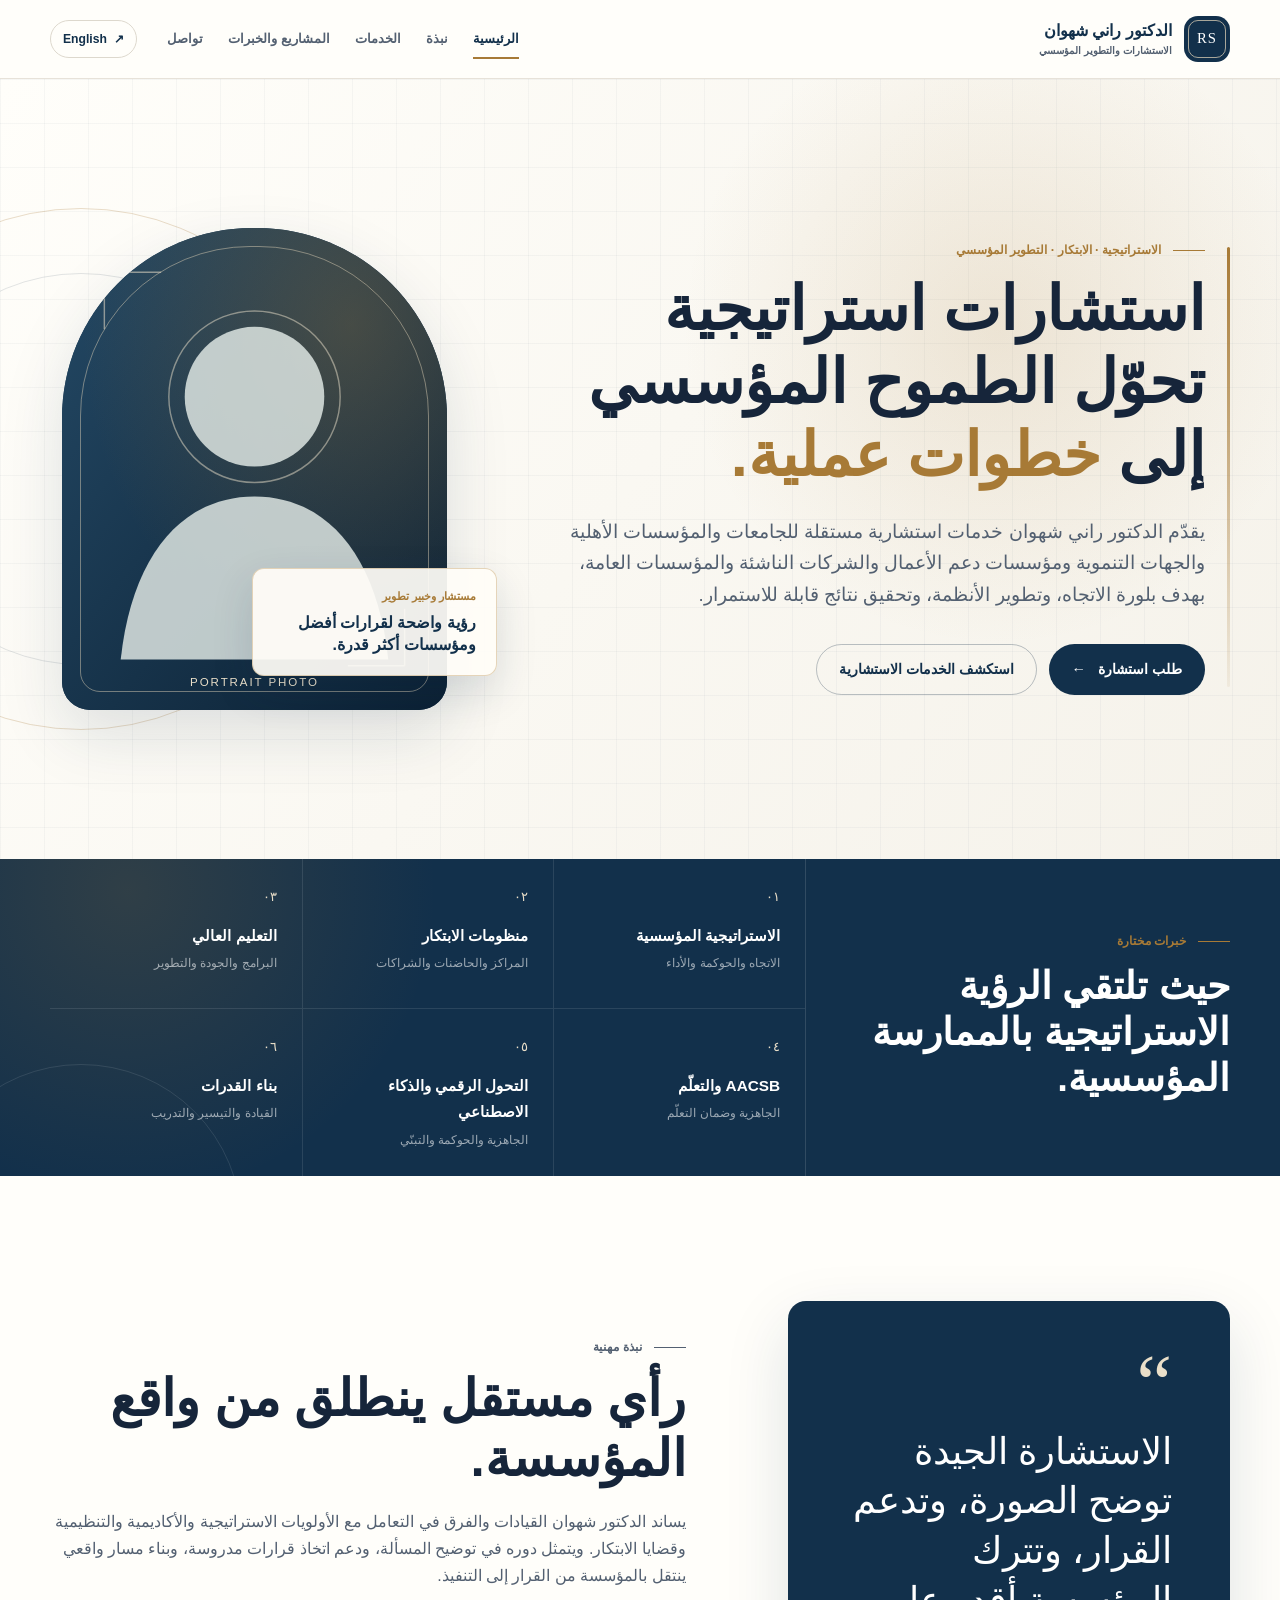
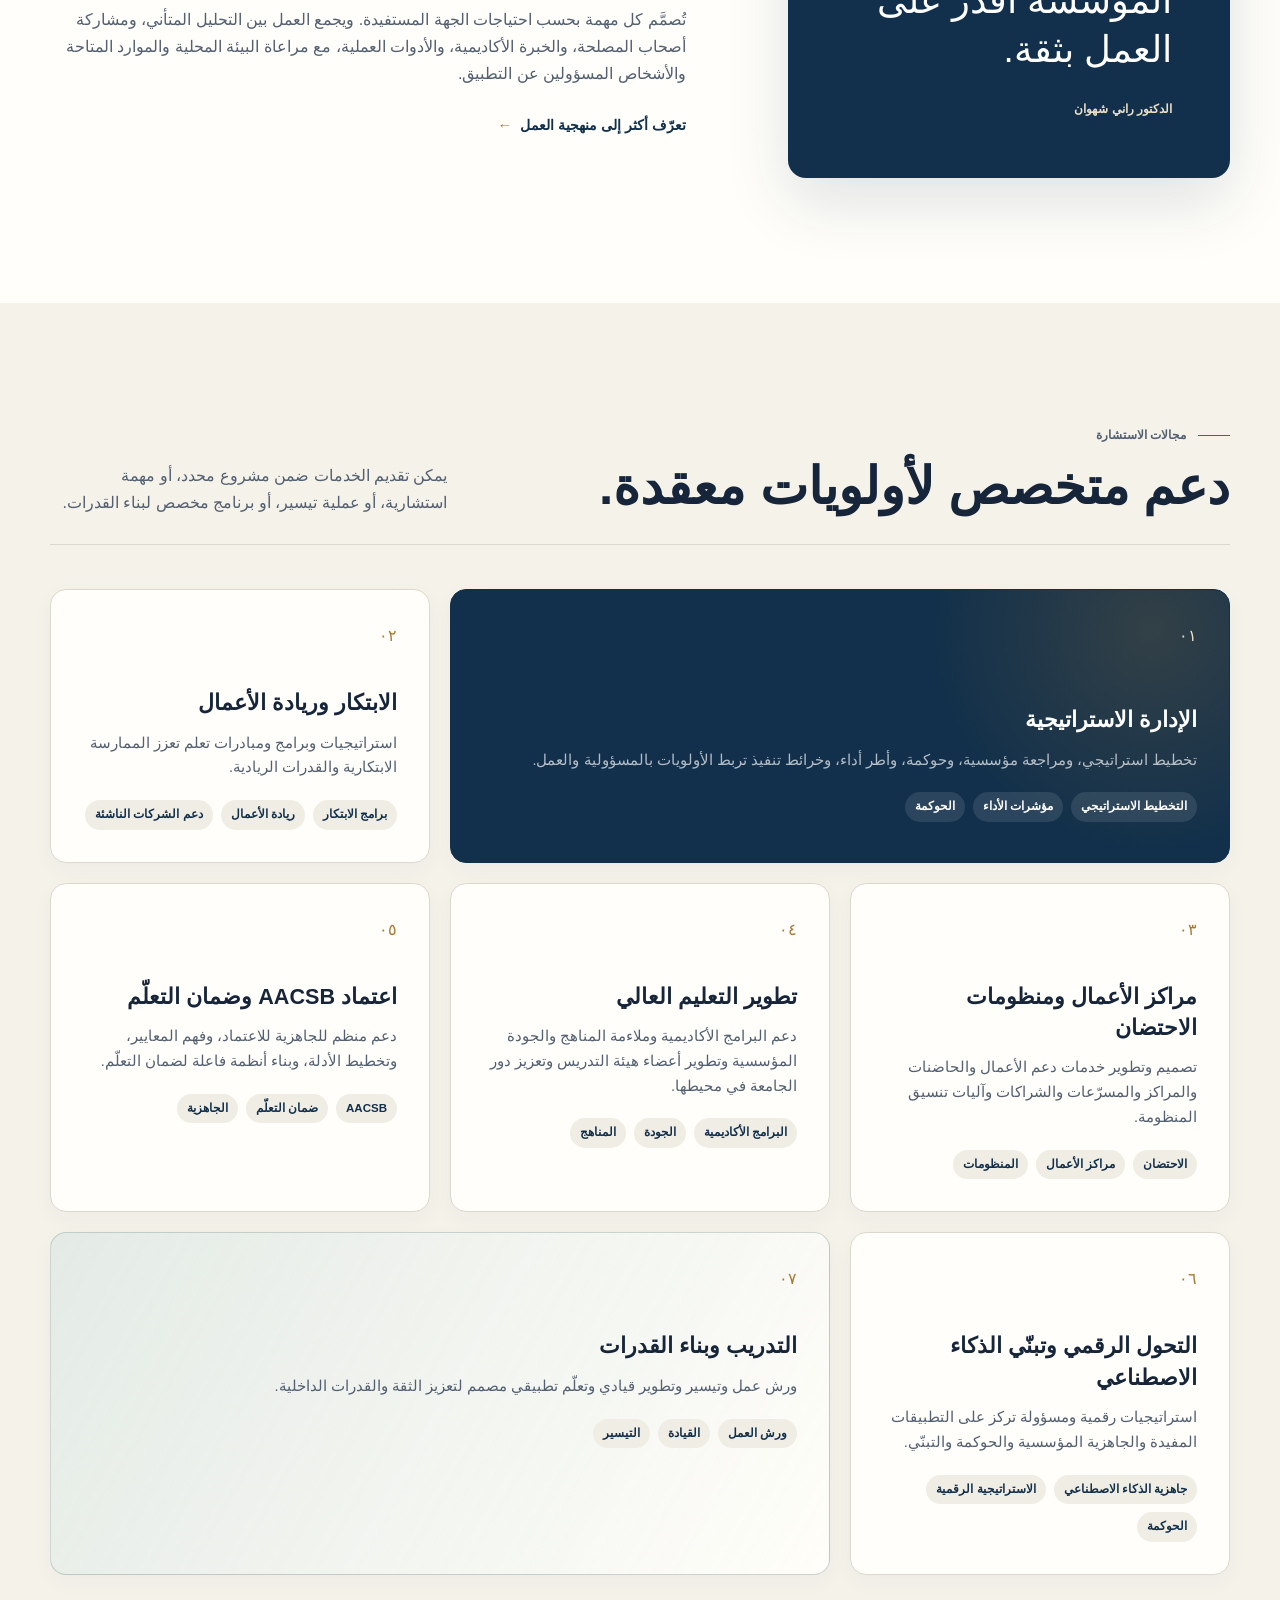
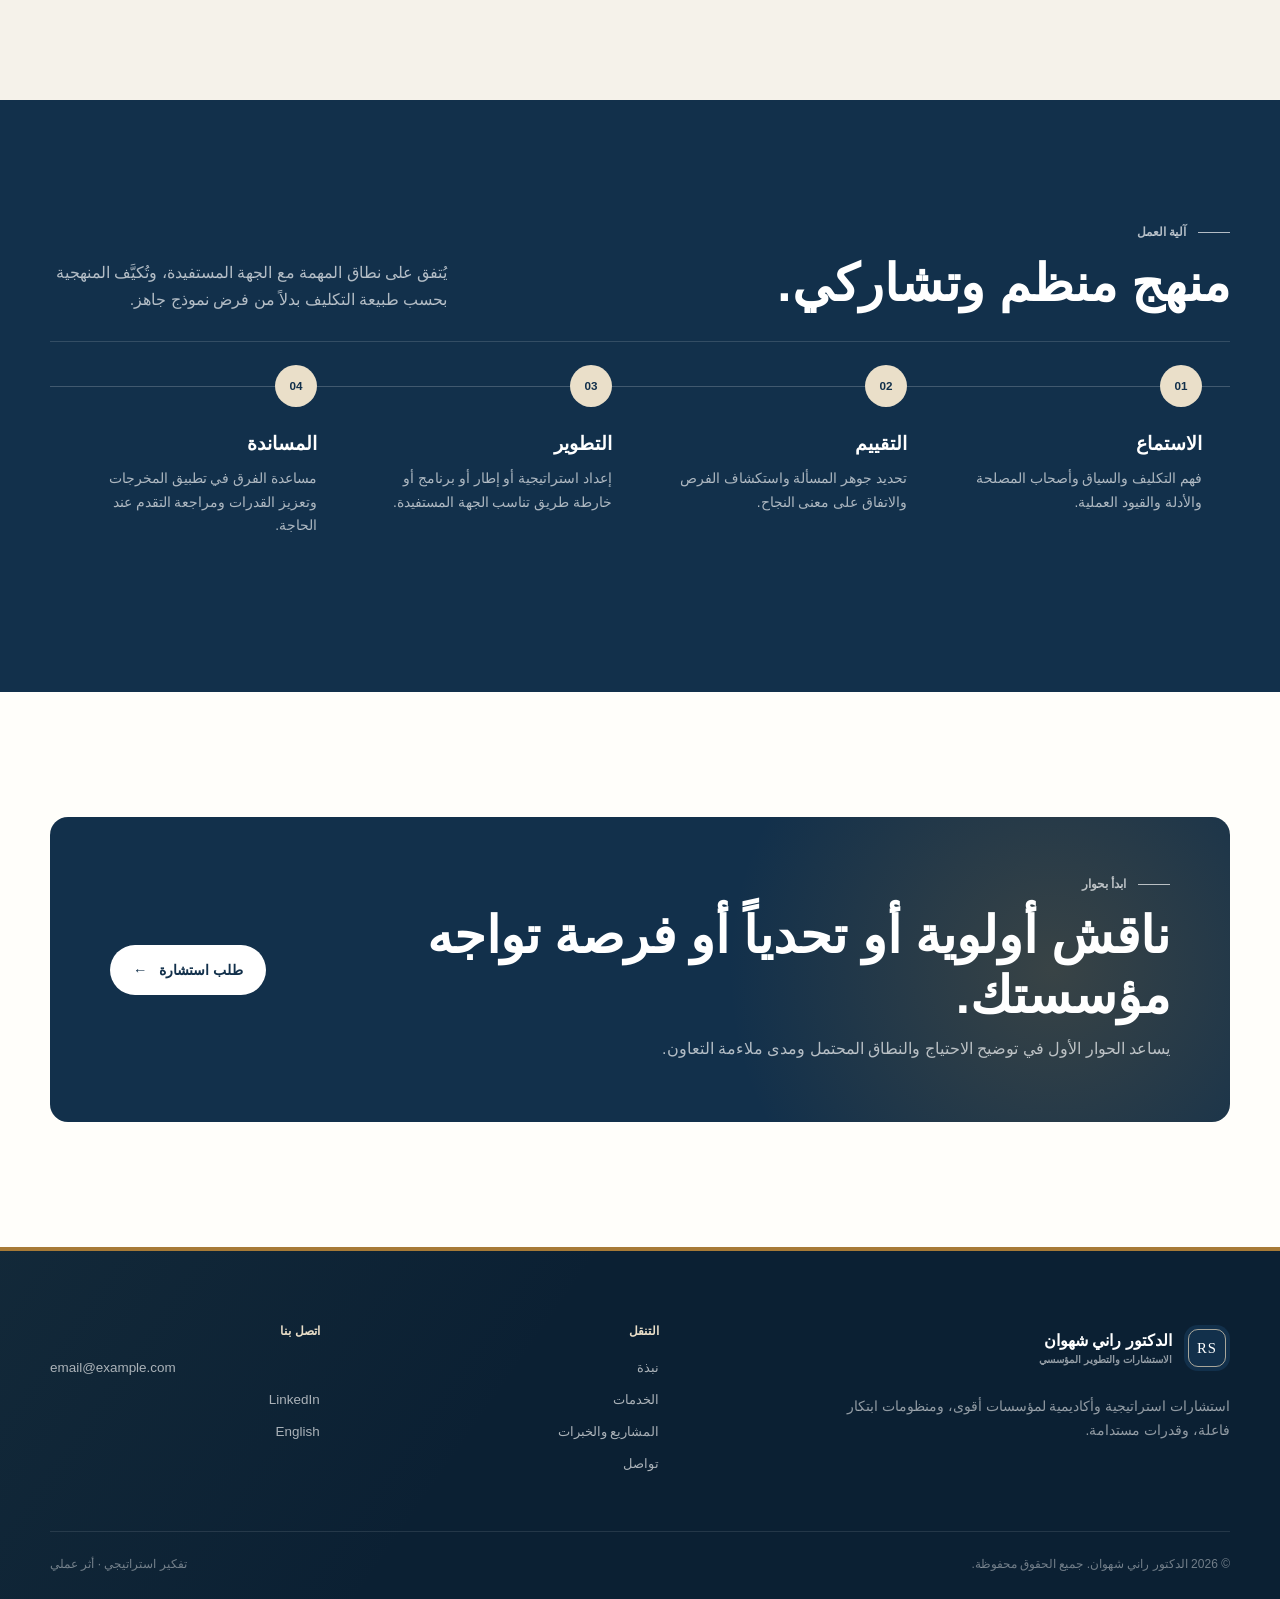
==== ar/index.html @ 5ac7b960 "Add files via upload" ====
<!doctype html>
<html lang="ar" dir="rtl">
<head>
  <meta charset="utf-8">
  <meta name="viewport" content="width=device-width, initial-scale=1">
  <meta name="description" content="استشارات مستقلة للجامعات والمؤسسات الأهلية والجهات التنموية ومؤسسات دعم الأعمال والشركات الناشئة والمؤسسات العامة.">
  <title>الدكتور راني شهوان | الاستشارات الاستراتيجية والأكاديمية</title>
  <link rel="stylesheet" href="../assets/css/styles.css">
</head>
<body>
  <a class="skip-link" href="#main">الانتقال إلى المحتوى</a>
  <header class="site-header">
    <div class="container header-inner">
      <a class="brand" href="index.html" aria-label="الدكتور راني شهوان — الرئيسية">
        <span class="brand-mark" aria-hidden="true"><span>RS</span></span>
        <span class="brand-copy"><strong>الدكتور راني شهوان</strong><small>الاستشارات والتطوير المؤسسي</small></span>
      </a>
      <div class="nav-wrap" id="site-menu">
        <nav class="site-nav" aria-label="التنقل الرئيسي">
          <a href="index.html" aria-current="page">الرئيسية</a>
          <a href="about.html">نبذة</a>
          <a href="services.html">الخدمات</a>
          <a href="projects.html">المشاريع والخبرات</a>
          <a href="contact.html">تواصل</a>
        </nav>
        <div class="header-actions"><a class="language-switch" href="../en/index.html" lang="en" dir="ltr" aria-label="View this page in English">English <span aria-hidden="true">↗</span></a></div>
      </div>
      <button class="menu-toggle" type="button" aria-label="فتح قائمة التنقل" aria-controls="site-menu" aria-expanded="false"><span></span><span></span><span></span></button>
    </div>
  </header>

  <main id="main">
    <section class="hero">
      <div class="container hero-grid">
        <div class="hero-copy reveal">
          <p class="eyebrow">الاستراتيجية · الابتكار · التطوير المؤسسي</p>
          <h1>استشارات استراتيجية تحوّل الطموح المؤسسي إلى <em>خطوات عملية.</em></h1>
          <p class="lead">يقدّم الدكتور راني شهوان خدمات استشارية مستقلة للجامعات والمؤسسات الأهلية والجهات التنموية ومؤسسات دعم الأعمال والشركات الناشئة والمؤسسات العامة، بهدف بلورة الاتجاه، وتطوير الأنظمة، وتحقيق نتائج قابلة للاستمرار.</p>
          <div class="hero-actions">
            <a class="button button-primary" href="contact.html">طلب استشارة <span aria-hidden="true">←</span></a>
            <a class="button button-outline" href="services.html">استكشف الخدمات الاستشارية</a>
          </div>
        </div>
        <div class="hero-portrait reveal" aria-label="الحروف الأولى من اسم الدكتور راني شهوان">
          <div class="monogram-stage">
            <img src="../assets/images/portrait-placeholder.svg" alt="مكان مخصص لصورة الدكتور راني شهوان">
          </div>
          <div class="credential-card"><span>مستشار وخبير تطوير</span><strong>رؤية واضحة لقرارات أفضل ومؤسسات أكثر قدرة.</strong></div>
        </div>
      </div>
    </section>

    <section class="expertise-strip" aria-labelledby="expertise-title">
      <div class="container expertise-layout">
        <div class="expertise-heading reveal">
          <p class="eyebrow">خبرات مختارة</p>
          <h2 id="expertise-title">حيث تلتقي الرؤية الاستراتيجية بالممارسة المؤسسية.</h2>
        </div>
        <div class="expertise-grid">
          <div class="expertise-item reveal"><span>٠١</span><strong>الاستراتيجية المؤسسية</strong><small>الاتجاه والحوكمة والأداء</small></div>
          <div class="expertise-item reveal"><span>٠٢</span><strong>منظومات الابتكار</strong><small>المراكز والحاضنات والشراكات</small></div>
          <div class="expertise-item reveal"><span>٠٣</span><strong>التعليم العالي</strong><small>البرامج والجودة والتطوير</small></div>
          <div class="expertise-item reveal"><span>٠٤</span><strong>AACSB والتعلّم</strong><small>الجاهزية وضمان التعلّم</small></div>
          <div class="expertise-item reveal"><span>٠٥</span><strong>التحول الرقمي والذكاء الاصطناعي</strong><small>الجاهزية والحوكمة والتبنّي</small></div>
          <div class="expertise-item reveal"><span>٠٦</span><strong>بناء القدرات</strong><small>القيادة والتيسير والتدريب</small></div>
        </div>
      </div>
    </section>

    <section class="section">
      <div class="container intro-grid">
        <div class="quote-panel reveal">
          <blockquote>الاستشارة الجيدة توضح الصورة، وتدعم القرار، وتترك المؤسسة أقدر على العمل بثقة.</blockquote>
          <cite>الدكتور راني شهوان</cite>
        </div>
        <div class="content-copy reveal">
          <p class="eyebrow">نبذة مهنية</p>
          <h2>رأي مستقل ينطلق من واقع المؤسسة.</h2>
          <p>يساند الدكتور شهوان القيادات والفرق في التعامل مع الأولويات الاستراتيجية والأكاديمية والتنظيمية وقضايا الابتكار. ويتمثل دوره في توضيح المسألة، ودعم اتخاذ قرارات مدروسة، وبناء مسار واقعي ينتقل بالمؤسسة من القرار إلى التنفيذ.</p>
          <p>تُصمَّم كل مهمة بحسب احتياجات الجهة المستفيدة. ويجمع العمل بين التحليل المتأني، ومشاركة أصحاب المصلحة، والخبرة الأكاديمية، والأدوات العملية، مع مراعاة البيئة المحلية والموارد المتاحة والأشخاص المسؤولين عن التطبيق.</p>
          <a class="text-link" href="about.html">تعرّف أكثر إلى منهجية العمل <span aria-hidden="true">←</span></a>
        </div>
      </div>
    </section>

    <section class="section section-ivory">
      <div class="container">
        <div class="section-heading reveal">
          <div><p class="eyebrow">مجالات الاستشارة</p><h2>دعم متخصص لأولويات معقدة.</h2></div>
          <p>يمكن تقديم الخدمات ضمن مشروع محدد، أو مهمة استشارية، أو عملية تيسير، أو برنامج مخصص لبناء القدرات.</p>
        </div>
        <div class="cards">
          <article class="service-card service-card-wide reveal">
            <span class="card-number">٠١</span><h3>الإدارة الاستراتيجية</h3>
            <p>تخطيط استراتيجي، ومراجعة مؤسسية، وحوكمة، وأطر أداء، وخرائط تنفيذ تربط الأولويات بالمسؤولية والعمل.</p>
            <ul class="topic-list"><li>التخطيط الاستراتيجي</li><li>مؤشرات الأداء</li><li>الحوكمة</li></ul>
          </article>
          <article class="service-card reveal">
            <span class="card-number">٠٢</span><h3>الابتكار وريادة الأعمال</h3>
            <p>استراتيجيات وبرامج ومبادرات تعلم تعزز الممارسة الابتكارية والقدرات الريادية.</p>
            <ul class="topic-list"><li>برامج الابتكار</li><li>ريادة الأعمال</li><li>دعم الشركات الناشئة</li></ul>
          </article>
          <article class="service-card reveal">
            <span class="card-number">٠٣</span><h3>مراكز الأعمال ومنظومات الاحتضان</h3>
            <p>تصميم وتطوير خدمات دعم الأعمال والحاضنات والمراكز والمسرّعات والشراكات وآليات تنسيق المنظومة.</p>
            <ul class="topic-list"><li>الاحتضان</li><li>مراكز الأعمال</li><li>المنظومات</li></ul>
          </article>
          <article class="service-card reveal">
            <span class="card-number">٠٤</span><h3>تطوير التعليم العالي</h3>
            <p>دعم البرامج الأكاديمية وملاءمة المناهج والجودة المؤسسية وتطوير أعضاء هيئة التدريس وتعزيز دور الجامعة في محيطها.</p>
            <ul class="topic-list"><li>البرامج الأكاديمية</li><li>الجودة</li><li>المناهج</li></ul>
          </article>
          <article class="service-card reveal">
            <span class="card-number">٠٥</span><h3>اعتماد AACSB وضمان التعلّم</h3>
            <p>دعم منظم للجاهزية للاعتماد، وفهم المعايير، وتخطيط الأدلة، وبناء أنظمة فاعلة لضمان التعلّم.</p>
            <ul class="topic-list"><li>AACSB</li><li>ضمان التعلّم</li><li>الجاهزية</li></ul>
          </article>
          <article class="service-card reveal">
            <span class="card-number">٠٦</span><h3>التحول الرقمي وتبنّي الذكاء الاصطناعي</h3>
            <p>استراتيجيات رقمية ومسؤولة تركز على التطبيقات المفيدة والجاهزية المؤسسية والحوكمة والتبنّي.</p>
            <ul class="topic-list"><li>جاهزية الذكاء الاصطناعي</li><li>الاستراتيجية الرقمية</li><li>الحوكمة</li></ul>
          </article>
          <article class="service-card reveal">
            <span class="card-number">٠٧</span><h3>التدريب وبناء القدرات</h3>
            <p>ورش عمل وتيسير وتطوير قيادي وتعلّم تطبيقي مصمم لتعزيز الثقة والقدرات الداخلية.</p>
            <ul class="topic-list"><li>ورش العمل</li><li>القيادة</li><li>التيسير</li></ul>
          </article>
        </div>
      </div>
    </section>

    <section class="section section-navy">
      <div class="container">
        <div class="section-heading reveal">
          <div><p class="eyebrow">آلية العمل</p><h2>منهج منظم وتشاركي.</h2></div>
          <p>يُتفق على نطاق المهمة مع الجهة المستفيدة، وتُكيَّف المنهجية بحسب طبيعة التكليف بدلاً من فرض نموذج جاهز.</p>
        </div>
        <div class="process-grid">
          <div class="process-step reveal"><h3>الاستماع</h3><p>فهم التكليف والسياق وأصحاب المصلحة والأدلة والقيود العملية.</p></div>
          <div class="process-step reveal"><h3>التقييم</h3><p>تحديد جوهر المسألة واستكشاف الفرص والاتفاق على معنى النجاح.</p></div>
          <div class="process-step reveal"><h3>التطوير</h3><p>إعداد استراتيجية أو إطار أو برنامج أو خارطة طريق تناسب الجهة المستفيدة.</p></div>
          <div class="process-step reveal"><h3>المساندة</h3><p>مساعدة الفرق في تطبيق المخرجات وتعزيز القدرات ومراجعة التقدم عند الحاجة.</p></div>
        </div>
      </div>
    </section>

    <section class="section"><div class="container"><div class="cta-band reveal">
      <div><p class="eyebrow">ابدأ بحوار</p><h2>ناقش أولوية أو تحدياً أو فرصة تواجه مؤسستك.</h2><p>يساعد الحوار الأول في توضيح الاحتياج والنطاق المحتمل ومدى ملاءمة التعاون.</p></div>
      <a class="button button-light" href="contact.html">طلب استشارة <span aria-hidden="true">←</span></a>
    </div></div></section>
  </main>

  <footer class="site-footer"><div class="container">
    <div class="footer-grid">
      <div class="footer-brand"><a class="brand" href="index.html"><span class="brand-mark"><span>RS</span></span><span class="brand-copy"><strong>الدكتور راني شهوان</strong><small>الاستشارات والتطوير المؤسسي</small></span></a><p>استشارات استراتيجية وأكاديمية لمؤسسات أقوى، ومنظومات ابتكار فاعلة، وقدرات مستدامة.</p></div>
      <div class="footer-column"><h3>التنقل</h3><div class="footer-links"><a href="about.html">نبذة</a><a href="services.html">الخدمات</a><a href="projects.html">المشاريع والخبرات</a><a href="contact.html">تواصل</a></div></div>
      <div class="footer-column"><h3>اتصل بنا</h3><div class="footer-links"><a href="mailto:email@example.com" dir="ltr">email@example.com</a><a href="https://www.linkedin.com/" target="_blank" rel="noopener">LinkedIn</a><a href="../en/index.html" lang="en">English</a></div></div>
    </div>
    <div class="footer-bottom"><span>© <span data-year></span> الدكتور راني شهوان. جميع الحقوق محفوظة.</span><span>تفكير استراتيجي · أثر عملي</span></div>
  </div></footer>
  <script src="../assets/js/main.js"></script>
</body>
</html>
---- assets/css/styles.css ----
:root {
  --ink: #16253a;
  --ink-soft: #536071;
  --navy: #12304b;
  --navy-deep: #0b2033;
  --gold: #a77a36;
  --gold-soft: #eadfc9;
  --sage: #54756d;
  --sage-soft: #dfe8e4;
  --ivory: #f5f2ea;
  --paper: #fffefa;
  --white: #ffffff;
  --line: #ddd8cd;
  --success: #2d6a5a;
  --shadow: 0 24px 65px rgba(18, 48, 75, 0.13);
  --radius: 18px;
  --serif: Georgia, "Times New Roman", serif;
  --sans: Inter, "Segoe UI", Arial, sans-serif;
  --arabic: Tahoma, Arial, sans-serif;
  --container: 1180px;
}

* {
  box-sizing: border-box;
}

html {
  scroll-behavior: smooth;
}

body {
  margin: 0;
  color: var(--ink);
  background: var(--paper);
  font-family: var(--sans);
  font-size: 16px;
  line-height: 1.7;
  -webkit-font-smoothing: antialiased;
}

html[dir="rtl"] body {
  font-family: var(--arabic);
}

body.menu-open {
  overflow: hidden;
}

a {
  color: inherit;
  text-decoration: none;
}

img,
svg {
  display: block;
  max-width: 100%;
}

button,
input,
textarea {
  font: inherit;
}

.skip-link {
  position: fixed;
  inset-block-start: 12px;
  inset-inline-start: 12px;
  z-index: 1000;
  padding: 10px 14px;
  color: var(--white);
  background: var(--navy);
  border-radius: 8px;
  transform: translateY(-150%);
}

.skip-link:focus {
  transform: translateY(0);
}

.container {
  width: min(calc(100% - 40px), var(--container));
  margin-inline: auto;
}

.narrow {
  width: min(calc(100% - 40px), 820px);
  margin-inline: auto;
}

.eyebrow {
  display: flex;
  align-items: center;
  gap: 12px;
  margin: 0 0 14px;
  color: var(--gold);
  font-size: 0.78rem;
  font-weight: 800;
  letter-spacing: 0.16em;
  line-height: 1.2;
  text-transform: uppercase;
}

.eyebrow::before {
  width: 32px;
  height: 1px;
  content: "";
  background: currentColor;
}

html[dir="rtl"] .eyebrow {
  letter-spacing: 0;
}

h1,
h2,
h3,
p {
  margin-block-start: 0;
}

h1,
h2,
h3 {
  line-height: 1.16;
}

h1,
h2 {
  font-family: var(--serif);
  font-weight: 500;
  letter-spacing: -0.025em;
}

html[dir="rtl"] h1,
html[dir="rtl"] h2 {
  font-family: var(--arabic);
  font-weight: 700;
  letter-spacing: 0;
}

h1 {
  margin-block-end: 24px;
  font-size: clamp(2.7rem, 6vw, 5.6rem);
}

h2 {
  margin-block-end: 20px;
  font-size: clamp(2rem, 4vw, 3.5rem);
}

h3 {
  margin-block-end: 12px;
  font-size: 1.2rem;
}

p:last-child {
  margin-block-end: 0;
}

.lead {
  max-width: 720px;
  color: var(--ink-soft);
  font-size: clamp(1.05rem, 1.7vw, 1.22rem);
}

.button {
  display: inline-flex;
  min-height: 50px;
  align-items: center;
  justify-content: center;
  gap: 12px;
  padding: 12px 22px;
  border: 1px solid transparent;
  border-radius: 999px;
  cursor: pointer;
  font-size: 0.9rem;
  font-weight: 750;
  transition: color 180ms ease, background 180ms ease, border-color 180ms ease, transform 180ms ease;
}

.button:hover {
  transform: translateY(-2px);
}

.button-primary {
  color: var(--white);
  background: var(--navy);
}

.button-primary:hover {
  background: var(--navy-deep);
}

.button-outline {
  color: var(--navy);
  border-color: rgba(16, 41, 67, 0.28);
  background: transparent;
}

.button-outline:hover {
  border-color: var(--navy);
  background: rgba(16, 41, 67, 0.04);
}

.button-light {
  color: var(--navy);
  background: var(--white);
}

.text-link {
  display: inline-flex;
  align-items: center;
  gap: 8px;
  color: var(--navy);
  font-size: 0.9rem;
  font-weight: 800;
}

.text-link span {
  color: var(--gold);
  transition: transform 180ms ease;
}

.text-link:hover span {
  transform: translateX(4px);
}

html[dir="rtl"] .text-link:hover span {
  transform: translateX(-4px);
}

.site-header {
  position: sticky;
  inset-block-start: 0;
  z-index: 100;
  border-block-end: 1px solid rgba(222, 217, 206, 0.72);
  background: rgba(255, 254, 250, 0.94);
  backdrop-filter: blur(16px);
}

.header-inner {
  display: flex;
  min-height: 78px;
  align-items: center;
  justify-content: space-between;
  gap: 24px;
}

.brand {
  display: inline-flex;
  align-items: center;
  gap: 12px;
}

.brand-mark {
  display: grid;
  width: 46px;
  height: 46px;
  flex: 0 0 46px;
  place-items: center;
  color: var(--white);
  background: var(--navy);
  border-radius: 14px;
  font-family: var(--serif);
  font-size: 0.92rem;
  letter-spacing: 0.06em;
  position: relative;
}

.brand-mark::after {
  position: absolute;
  inset: 4px;
  content: "";
  border: 1px solid rgba(232, 217, 189, 0.7);
  border-radius: 10px;
}

.brand-mark span {
  position: relative;
  z-index: 1;
}

.brand-copy {
  display: grid;
  line-height: 1.15;
}

.brand-copy strong {
  color: var(--navy);
  font-family: var(--serif);
  font-size: 1.02rem;
  font-weight: 600;
}

html[dir="rtl"] .brand-copy strong {
  font-family: var(--arabic);
  font-weight: 700;
}

.brand-copy small {
  margin-block-start: 5px;
  color: var(--ink-soft);
  font-size: 0.64rem;
  font-weight: 700;
  letter-spacing: 0.11em;
  text-transform: uppercase;
}

html[dir="rtl"] .brand-copy small {
  letter-spacing: 0;
}

.nav-wrap,
.site-nav,
.header-actions {
  display: flex;
  align-items: center;
}

.nav-wrap {
  gap: 30px;
}

.site-nav {
  gap: 25px;
}

.site-nav a {
  position: relative;
  padding-block: 26px;
  color: var(--ink-soft);
  font-size: 0.81rem;
  font-weight: 750;
}

.site-nav a::after {
  position: absolute;
  inset-block-end: 17px;
  inset-inline: 0;
  height: 2px;
  content: "";
  background: var(--gold);
  transform: scaleX(0);
  transition: transform 180ms ease;
}

.site-nav a:hover,
.site-nav a[aria-current="page"] {
  color: var(--navy);
}

.site-nav a:hover::after,
.site-nav a[aria-current="page"]::after {
  transform: scaleX(1);
}

.header-actions {
  gap: 10px;
}

.language-switch {
  display: inline-flex;
  min-height: 38px;
  align-items: center;
  gap: 7px;
  padding: 6px 12px;
  color: var(--navy);
  border: 1px solid var(--line);
  border-radius: 999px;
  font-size: 0.76rem;
  font-weight: 800;
}

.language-switch:hover {
  border-color: var(--gold);
}

.menu-toggle {
  display: none;
  width: 44px;
  height: 44px;
  padding: 10px;
  border: 1px solid var(--line);
  border-radius: 50%;
  background: transparent;
  cursor: pointer;
}

.menu-toggle span {
  display: block;
  width: 20px;
  height: 2px;
  margin: 4px auto;
  background: var(--navy);
  transition: transform 180ms ease, opacity 180ms ease;
}

.menu-open .menu-toggle span:nth-child(1) {
  transform: translateY(6px) rotate(45deg);
}

.menu-open .menu-toggle span:nth-child(2) {
  opacity: 0;
}

.menu-open .menu-toggle span:nth-child(3) {
  transform: translateY(-6px) rotate(-45deg);
}

.hero {
  position: relative;
  min-height: min(780px, calc(100vh - 78px));
  overflow: hidden;
  background:
    linear-gradient(rgba(18, 48, 75, 0.035) 1px, transparent 1px),
    linear-gradient(90deg, rgba(18, 48, 75, 0.035) 1px, transparent 1px),
    radial-gradient(circle at 78% 32%, rgba(167, 122, 54, 0.15), transparent 28%),
    linear-gradient(125deg, var(--paper), var(--ivory));
  background-size: 44px 44px, 44px 44px, auto, auto;
}

.hero::before,
.page-hero::before {
  position: absolute;
  width: 520px;
  height: 520px;
  inset-block-start: 50%;
  inset-inline-end: -180px;
  content: "";
  border: 1px solid rgba(167, 122, 54, 0.25);
  border-radius: 50%;
  transform: translateY(-50%);
}

.hero::after,
.page-hero::after {
  position: absolute;
  width: 390px;
  height: 390px;
  inset-block-start: 50%;
  inset-inline-end: -115px;
  content: "";
  border: 1px solid rgba(16, 41, 67, 0.12);
  border-radius: 50%;
  transform: translateY(-50%);
}

.hero-grid {
  display: grid;
  min-height: min(780px, calc(100vh - 78px));
  align-items: center;
  grid-template-columns: minmax(0, 1.25fr) minmax(320px, 0.75fr);
  gap: clamp(55px, 7vw, 100px);
  padding-block: 78px;
  position: relative;
  z-index: 1;
}

.hero h1 {
  max-width: 790px;
  font-size: clamp(2.9rem, 5.4vw, 5.15rem);
  line-height: 1.08;
}

.hero h1 em {
  color: var(--gold);
  font-style: italic;
}

html[dir="rtl"] .hero h1 em {
  font-style: normal;
}

html[dir="rtl"] .hero h1 {
  font-size: clamp(2.7rem, 4.8vw, 4.65rem);
  line-height: 1.19;
}

.hero-copy {
  position: relative;
  padding-inline-start: 25px;
}

.hero-copy::before {
  position: absolute;
  width: 3px;
  inset-block: 4px 8px;
  inset-inline-start: 0;
  content: "";
  background: linear-gradient(var(--gold), rgba(167, 122, 54, 0.08));
  border-radius: 999px;
}

.hero-copy .lead {
  max-width: 680px;
  margin-block-end: 34px;
  font-size: clamp(1.02rem, 1.5vw, 1.16rem);
}

.hero-actions {
  display: flex;
  flex-wrap: wrap;
  gap: 12px;
}

.hero-portrait {
  position: relative;
  display: grid;
  min-height: 470px;
  place-items: center;
}

.monogram-stage {
  position: relative;
  display: grid;
  width: min(100%, 385px);
  aspect-ratio: 0.84;
  place-items: center;
  color: var(--white);
  background:
    linear-gradient(145deg, rgba(255, 255, 255, 0.055), transparent 45%),
    var(--navy);
  border-radius: 190px 190px 28px 28px;
  box-shadow: var(--shadow);
}

.monogram-stage::before {
  position: absolute;
  inset: 18px;
  content: "";
  border: 1px solid rgba(232, 217, 189, 0.45);
  border-radius: 170px 170px 20px 20px;
}

.monogram-stage strong {
  font-family: var(--serif);
  font-size: clamp(4rem, 8vw, 6.5rem);
  font-weight: 400;
  letter-spacing: 0.04em;
}

.monogram-stage img {
  width: 100%;
  height: 100%;
  object-fit: cover;
  object-position: center top;
  border-radius: inherit;
}

.credential-card {
  position: absolute;
  inset-inline-start: -38px;
  inset-block-end: 34px;
  max-width: 245px;
  padding: 18px 20px;
  color: var(--navy);
  border: 1px solid rgba(182, 138, 69, 0.35);
  background: rgba(255, 253, 248, 0.93);
  border-radius: 12px;
  box-shadow: 0 16px 42px rgba(18, 48, 75, 0.14);
}

.credential-card span {
  display: block;
  color: var(--gold);
  font-size: 0.68rem;
  font-weight: 850;
  letter-spacing: 0.12em;
  text-transform: uppercase;
}

.credential-card strong {
  display: block;
  margin-block-start: 6px;
  font-family: var(--serif);
  font-size: 1rem;
  font-weight: 600;
  line-height: 1.4;
}

html[dir="rtl"] .credential-card span {
  letter-spacing: 0;
}

html[dir="rtl"] .credential-card strong {
  font-family: var(--arabic);
}

.trust-strip {
  color: var(--white);
  background: var(--navy);
}

.trust-grid {
  display: grid;
  grid-template-columns: repeat(4, 1fr);
}

.trust-item {
  min-height: 145px;
  padding: 30px;
  border-inline-end: 1px solid rgba(255, 255, 255, 0.12);
}

.trust-item:last-child {
  border-inline-end: 0;
}

.trust-item span {
  display: block;
  margin-block-end: 8px;
  color: var(--gold-soft);
  font-family: var(--serif);
  font-size: 2rem;
}

html[dir="rtl"] .trust-item span {
  font-family: var(--arabic);
}

.trust-item p {
  color: rgba(255, 255, 255, 0.75);
  font-size: 0.85rem;
  line-height: 1.5;
}

.expertise-strip {
  position: relative;
  overflow: hidden;
  color: var(--white);
  background:
    radial-gradient(circle at 10% 10%, rgba(167, 122, 54, 0.2), transparent 26%),
    var(--navy);
}

.expertise-strip::after {
  position: absolute;
  width: 320px;
  height: 320px;
  inset-block-end: -210px;
  inset-inline-end: -80px;
  content: "";
  border: 1px solid rgba(255, 255, 255, 0.1);
  border-radius: 50%;
}

.expertise-layout {
  position: relative;
  z-index: 1;
  display: grid;
  align-items: stretch;
  grid-template-columns: minmax(250px, 0.72fr) minmax(0, 1.28fr);
}

.expertise-heading {
  display: flex;
  flex-direction: column;
  justify-content: center;
  padding: 48px 55px 48px 0;
  border-inline-end: 1px solid rgba(255, 255, 255, 0.13);
}

html[dir="rtl"] .expertise-heading {
  padding: 48px 0 48px 55px;
}

.expertise-heading h2 {
  margin: 0;
  color: var(--white);
  font-size: clamp(1.75rem, 3vw, 2.55rem);
  line-height: 1.2;
}

.expertise-grid {
  display: grid;
  grid-template-columns: repeat(3, 1fr);
}

.expertise-item {
  min-height: 150px;
  padding: 27px 25px;
  border-inline-end: 1px solid rgba(255, 255, 255, 0.1);
  border-block-end: 1px solid rgba(255, 255, 255, 0.1);
}

.expertise-item:nth-child(3n) {
  border-inline-end: 0;
}

.expertise-item:nth-child(n + 4) {
  border-block-end: 0;
}

.expertise-item span,
.expertise-item strong,
.expertise-item small {
  display: block;
}

.expertise-item span {
  margin-block-end: 15px;
  color: var(--gold-soft);
  font-family: var(--serif);
  font-size: 0.82rem;
}

.expertise-item strong {
  margin-block-end: 5px;
  font-size: 0.96rem;
}

.expertise-item small {
  color: rgba(255, 255, 255, 0.58);
  font-size: 0.76rem;
  line-height: 1.5;
}

html[dir="rtl"] .expertise-item span {
  font-family: var(--arabic);
}

.section {
  padding-block: clamp(75px, 10vw, 125px);
}

.section-ivory {
  background: var(--ivory);
}

.section-navy {
  color: var(--white);
  background: var(--navy);
}

.section-heading {
  display: grid;
  align-items: end;
  grid-template-columns: 1fr minmax(280px, 0.55fr);
  gap: 60px;
  margin-block-end: 44px;
  padding-block-end: 28px;
  border-block-end: 1px solid var(--line);
}

.section-heading h2 {
  margin-block-end: 0;
}

.section-heading p {
  color: var(--ink-soft);
}

.section-navy .section-heading p {
  color: rgba(255, 255, 255, 0.68);
}

.section-navy .section-heading {
  border-block-end-color: rgba(255, 255, 255, 0.14);
}

.intro-grid {
  display: grid;
  align-items: center;
  grid-template-columns: 0.82fr 1.18fr;
  gap: clamp(50px, 8vw, 105px);
}

.quote-panel {
  position: relative;
  padding: clamp(34px, 5vw, 58px);
  color: var(--white);
  background: var(--navy);
  border-radius: var(--radius);
  box-shadow: var(--shadow);
}

.quote-panel::before {
  display: block;
  margin-block-end: 20px;
  color: var(--gold-soft);
  content: "“";
  font-family: var(--serif);
  font-size: 5rem;
  line-height: 0.6;
}

.quote-panel blockquote {
  margin: 0;
  font-family: var(--serif);
  font-size: clamp(1.45rem, 3vw, 2.3rem);
  line-height: 1.35;
}

html[dir="rtl"] .quote-panel blockquote {
  font-family: var(--arabic);
}

.quote-panel cite {
  display: block;
  margin-block-start: 24px;
  color: var(--gold-soft);
  font-size: 0.76rem;
  font-style: normal;
  font-weight: 800;
  letter-spacing: 0.1em;
  text-transform: uppercase;
}

html[dir="rtl"] .quote-panel cite {
  letter-spacing: 0;
}

.content-copy p {
  color: var(--ink-soft);
}

.content-copy .text-link {
  margin-block-start: 10px;
}

.cards {
  display: grid;
  grid-template-columns: repeat(3, 1fr);
  gap: 20px;
}

.service-card,
.project-card,
.value-card {
  position: relative;
  overflow: hidden;
  padding: 32px;
  border: 1px solid var(--line);
  background: var(--paper);
  border-radius: 16px;
  box-shadow: 0 7px 22px rgba(18, 48, 75, 0.035);
  transition: border-color 180ms ease, box-shadow 180ms ease, transform 180ms ease;
}

.service-card:hover,
.project-card:hover,
.value-card:hover {
  border-color: rgba(167, 122, 54, 0.7);
  box-shadow: 0 18px 46px rgba(18, 48, 75, 0.1);
  transform: translateY(-4px);
}

.card-number {
  display: block;
  margin-block-end: 38px;
  color: var(--gold);
  font-family: var(--serif);
  font-size: 1rem;
}

.service-card p,
.project-card p,
.value-card p {
  color: var(--ink-soft);
  font-size: 0.91rem;
}

.service-card-wide {
  grid-column: span 2;
  color: var(--white);
  border-color: var(--navy);
  background:
    radial-gradient(circle at 90% 15%, rgba(167, 122, 54, 0.22), transparent 30%),
    var(--navy);
}

.service-card-wide p {
  max-width: 720px;
  color: rgba(255, 255, 255, 0.68);
}

.service-card-wide .card-number {
  color: var(--gold-soft);
}

.service-card-wide .topic-list li {
  color: var(--white);
  background: rgba(255, 255, 255, 0.1);
}

.service-card-wide .card-number {
  margin-block-end: 55px;
}

.service-card:last-child {
  grid-column: span 2;
  border-color: rgba(84, 117, 109, 0.28);
  background:
    linear-gradient(120deg, rgba(223, 232, 228, 0.78), rgba(255, 254, 250, 0.96));
}

.service-card:last-child p {
  max-width: 720px;
}

.service-card h3 {
  max-width: 360px;
  font-family: var(--serif);
  font-size: 1.35rem;
  font-weight: 600;
}

html[dir="rtl"] .service-card h3 {
  font-family: var(--arabic);
  line-height: 1.45;
}

.topic-list {
  display: flex;
  flex-wrap: wrap;
  gap: 8px;
  margin: 20px 0 0;
  padding: 0;
  list-style: none;
}

.topic-list li {
  padding: 5px 10px;
  color: var(--navy);
  background: #f0ede5;
  border-radius: 999px;
  font-size: 0.72rem;
  font-weight: 750;
}

.process-grid {
  display: grid;
  grid-template-columns: repeat(4, 1fr);
  gap: 0;
  counter-reset: process;
}

.process-step {
  position: relative;
  padding: 30px 28px;
  border-block-start: 1px solid rgba(255, 255, 255, 0.2);
  counter-increment: process;
}

.process-step::before {
  display: grid;
  width: 42px;
  height: 42px;
  margin-block-start: -52px;
  margin-block-end: 26px;
  place-items: center;
  color: var(--navy);
  content: "0" counter(process);
  background: var(--gold-soft);
  border-radius: 50%;
  font-size: 0.73rem;
  font-weight: 850;
}

.process-step p {
  color: rgba(255, 255, 255, 0.65);
  font-size: 0.86rem;
}

.cta-band {
  display: grid;
  align-items: center;
  grid-template-columns: 1fr auto;
  gap: 40px;
  padding: clamp(35px, 6vw, 60px);
  color: var(--white);
  background:
    radial-gradient(circle at 85% 50%, rgba(167, 122, 54, 0.26), transparent 32%),
    var(--navy);
  border-radius: var(--radius);
}

.cta-band h2 {
  max-width: 750px;
  margin-block-end: 10px;
}

.cta-band p {
  color: rgba(255, 255, 255, 0.68);
}

.page-hero {
  position: relative;
  overflow: hidden;
  padding-block: clamp(90px, 12vw, 150px);
  background: var(--ivory);
}

.page-hero .container {
  position: relative;
  z-index: 1;
}

.page-hero h1 {
  max-width: 920px;
  margin-block-end: 20px;
  font-size: clamp(2.8rem, 6vw, 5rem);
}

.page-hero .lead {
  max-width: 760px;
}

.breadcrumb {
  display: flex;
  align-items: center;
  gap: 8px;
  margin-block-end: 35px;
  color: var(--ink-soft);
  font-size: 0.78rem;
}

.breadcrumb a:hover {
  color: var(--gold);
}

.bio-grid {
  display: grid;
  grid-template-columns: minmax(260px, 0.55fr) 1fr;
  gap: clamp(50px, 9vw, 110px);
}

.profile-panel {
  position: sticky;
  inset-block-start: 115px;
  align-self: start;
  padding: 35px;
  color: var(--white);
  background: var(--navy);
  border-radius: var(--radius);
}

.profile-monogram {
  display: grid;
  aspect-ratio: 1;
  margin-block-end: 28px;
  place-items: center;
  color: var(--gold-soft);
  border: 1px solid rgba(232, 217, 189, 0.35);
  border-radius: 50%;
  font-family: var(--serif);
  font-size: 5rem;
}

.profile-photo {
  aspect-ratio: 4 / 5;
  margin-block-end: 28px;
  overflow: hidden;
  border: 1px solid rgba(232, 223, 201, 0.35);
  border-radius: 130px 130px 16px 16px;
  background: rgba(255, 255, 255, 0.05);
}

.profile-photo img {
  width: 100%;
  height: 100%;
  object-fit: cover;
  object-position: center top;
}

.profile-panel h3 {
  font-family: var(--serif);
  font-size: 1.45rem;
}

html[dir="rtl"] .profile-panel h3 {
  font-family: var(--arabic);
}

.profile-panel p {
  color: rgba(255, 255, 255, 0.68);
  font-size: 0.86rem;
}

.bio-copy h2 {
  margin-block-start: 55px;
  font-size: clamp(1.8rem, 3vw, 2.6rem);
}

.bio-copy h2:first-child {
  margin-block-start: 0;
}

.bio-copy p {
  color: var(--ink-soft);
}

.expertise-list {
  display: grid;
  grid-template-columns: 1fr 1fr;
  gap: 0 28px;
  margin: 30px 0 0;
  padding: 0;
  list-style: none;
}

.expertise-list li {
  padding-block: 14px;
  border-block-end: 1px solid var(--line);
  font-size: 0.91rem;
  font-weight: 700;
}

.expertise-list li::before {
  margin-inline-end: 10px;
  color: var(--gold);
  content: "◆";
  font-size: 0.55rem;
}

.service-detail-grid {
  display: grid;
  grid-template-columns: repeat(2, 1fr);
  gap: 18px;
}

.service-detail {
  padding: clamp(28px, 4vw, 42px);
  border: 1px solid var(--line);
  background: var(--paper);
  border-radius: var(--radius);
}

.service-detail:first-child {
  grid-column: 1 / -1;
}

.service-icon {
  display: grid;
  width: 48px;
  height: 48px;
  margin-block-end: 25px;
  place-items: center;
  color: var(--gold);
  border: 1px solid var(--gold-soft);
  border-radius: 50%;
  font-family: var(--serif);
  font-size: 1.25rem;
}

.service-detail p {
  color: var(--ink-soft);
}

.service-detail ul {
  margin: 20px 0 0;
  padding-inline-start: 20px;
  color: var(--ink-soft);
  font-size: 0.88rem;
}

.service-detail li + li {
  margin-block-start: 8px;
}

.engagements {
  display: grid;
  grid-template-columns: repeat(3, 1fr);
  gap: 18px;
}

.engagement {
  padding: 28px;
  color: var(--white);
  background: rgba(255, 255, 255, 0.06);
  border-radius: 14px;
}

.engagement span {
  color: var(--gold-soft);
  font-family: var(--serif);
  font-size: 2.2rem;
}

.engagement p {
  color: rgba(255, 255, 255, 0.65);
  font-size: 0.87rem;
}

.timeline {
  position: relative;
  max-width: 900px;
  margin-inline: auto;
}

.timeline::before {
  position: absolute;
  width: 1px;
  inset-block: 0;
  inset-inline-start: 27px;
  content: "";
  background: var(--line);
}

.timeline-item {
  position: relative;
  display: grid;
  grid-template-columns: 56px 1fr;
  gap: 28px;
  padding-block-end: 48px;
}

.timeline-item:last-child {
  padding-block-end: 0;
}

.timeline-dot {
  position: relative;
  z-index: 1;
  display: grid;
  width: 56px;
  height: 56px;
  place-items: center;
  color: var(--white);
  background: var(--navy);
  border: 6px solid var(--paper);
  border-radius: 50%;
  font-family: var(--serif);
  font-size: 0.82rem;
}

.timeline-content {
  padding: 26px 30px;
  border: 1px solid var(--line);
  background: var(--paper);
  border-radius: 14px;
}

.timeline-content .label {
  display: block;
  margin-block-end: 8px;
  color: var(--gold);
  font-size: 0.7rem;
  font-weight: 850;
  letter-spacing: 0.1em;
  text-transform: uppercase;
}

html[dir="rtl"] .timeline-content .label {
  letter-spacing: 0;
}

.timeline-content p {
  color: var(--ink-soft);
  font-size: 0.91rem;
}

.outcomes-grid {
  display: grid;
  grid-template-columns: repeat(4, 1fr);
  gap: 16px;
}

.outcome {
  padding: 25px;
  border: 1px solid rgba(255, 255, 255, 0.14);
  border-radius: 12px;
}

.outcome strong {
  display: block;
  margin-block-end: 10px;
  color: var(--gold-soft);
  font-family: var(--serif);
  font-size: 1.2rem;
  font-weight: 500;
}

html[dir="rtl"] .outcome strong {
  font-family: var(--arabic);
}

.outcome p {
  color: rgba(255, 255, 255, 0.62);
  font-size: 0.82rem;
}

.contact-grid {
  display: grid;
  grid-template-columns: 0.8fr 1.2fr;
  gap: clamp(45px, 8vw, 100px);
}

.contact-profile {
  display: flex;
  align-items: center;
  gap: 16px;
  margin-block-end: 34px;
  padding-block-end: 28px;
  border-block-end: 1px solid var(--line);
}

.contact-profile img {
  width: 88px;
  height: 106px;
  flex: 0 0 88px;
  object-fit: cover;
  object-position: center top;
  border: 3px solid var(--paper);
  border-radius: 50px 50px 10px 10px;
  box-shadow: 0 8px 25px rgba(18, 48, 75, 0.13);
}

.contact-profile small,
.contact-profile strong {
  display: block;
}

.contact-profile small {
  margin-block-end: 5px;
  color: var(--gold);
  font-size: 0.7rem;
  font-weight: 800;
  letter-spacing: 0.1em;
  text-transform: uppercase;
}

html[dir="rtl"] .contact-profile small {
  letter-spacing: 0;
}

.contact-profile strong {
  color: var(--navy);
  font-family: var(--serif);
  font-size: 1.35rem;
}

html[dir="rtl"] .contact-profile strong {
  font-family: var(--arabic);
}

.contact-intro h2 {
  font-size: clamp(2rem, 4vw, 3.3rem);
}

.contact-intro > p {
  color: var(--ink-soft);
}

.contact-methods {
  display: grid;
  gap: 12px;
  margin-block-start: 35px;
}

.contact-method {
  display: grid;
  grid-template-columns: 48px 1fr;
  gap: 15px;
  align-items: center;
  padding: 16px;
  border: 1px solid var(--line);
  border-radius: 12px;
}

.contact-method:hover {
  border-color: var(--gold);
}

.contact-method-icon {
  display: grid;
  width: 48px;
  height: 48px;
  place-items: center;
  color: var(--white);
  background: var(--navy);
  border-radius: 50%;
  font-weight: 800;
}

.contact-method-phone {
  font-family: Arial, sans-serif;
  font-size: 1.1rem;
}

.contact-method small {
  display: block;
  color: var(--ink-soft);
}

.contact-method strong {
  display: block;
  color: var(--navy);
  overflow-wrap: anywhere;
}

.contact-card {
  padding: clamp(28px, 5vw, 50px);
  color: var(--white);
  background: var(--navy);
  border-radius: var(--radius);
  box-shadow: var(--shadow);
}

.contact-card h3 {
  font-family: var(--serif);
  font-size: 1.8rem;
}

html[dir="rtl"] .contact-card h3 {
  font-family: var(--arabic);
}

.contact-card p {
  color: rgba(255, 255, 255, 0.68);
}

.inquiry-topics {
  display: grid;
  gap: 10px;
  margin: 28px 0 32px;
  padding: 0;
  list-style: none;
}

.inquiry-topics li {
  padding: 12px 15px;
  color: rgba(255, 255, 255, 0.83);
  border: 1px solid rgba(255, 255, 255, 0.14);
  border-radius: 9px;
  font-size: 0.87rem;
}

.inquiry-topics li::before {
  margin-inline-end: 10px;
  color: var(--gold-soft);
  content: "✓";
}

.contact-note {
  padding: 22px;
  border-inline-start: 3px solid var(--gold);
  background: var(--ivory);
}

.contact-note p {
  color: var(--ink-soft);
  font-size: 0.9rem;
}

.site-footer {
  padding-block: 74px 25px;
  color: var(--white);
  border-block-start: 4px solid var(--gold);
  background:
    linear-gradient(125deg, rgba(84, 117, 109, 0.1), transparent 40%),
    var(--navy-deep);
}

.footer-grid {
  display: grid;
  grid-template-columns: 1.3fr 0.7fr 0.7fr;
  gap: 70px;
  padding-block-end: 55px;
}

.footer-brand .brand-copy strong {
  color: var(--white);
}

.footer-brand .brand-copy small {
  color: rgba(255, 255, 255, 0.55);
}

.footer-brand > p {
  max-width: 420px;
  margin-block-start: 24px;
  color: rgba(255, 255, 255, 0.55);
  font-size: 0.86rem;
}

.footer-column h3 {
  margin-block-end: 18px;
  color: var(--gold-soft);
  font-size: 0.75rem;
  letter-spacing: 0.12em;
  text-transform: uppercase;
}

html[dir="rtl"] .footer-column h3 {
  letter-spacing: 0;
}

.footer-links {
  display: grid;
  gap: 9px;
}

.footer-links a {
  color: rgba(255, 255, 255, 0.65);
  font-size: 0.84rem;
}

.footer-links a:hover {
  color: var(--white);
}

.footer-bottom {
  display: flex;
  justify-content: space-between;
  gap: 20px;
  padding-block-start: 22px;
  color: rgba(255, 255, 255, 0.42);
  border-block-start: 1px solid rgba(255, 255, 255, 0.1);
  font-size: 0.75rem;
}

.reveal {
  opacity: 0;
  transform: translateY(16px);
  transition: opacity 600ms ease, transform 600ms ease;
}

.reveal.is-visible {
  opacity: 1;
  transform: translateY(0);
}

.language-gateway {
  display: grid;
  min-height: 100vh;
  padding: 30px;
  place-items: center;
  background:
    radial-gradient(circle at 15% 20%, rgba(182, 138, 69, 0.22), transparent 25%),
    radial-gradient(circle at 85% 80%, rgba(16, 41, 67, 0.16), transparent 28%),
    var(--ivory);
}

.gateway-card {
  width: min(100%, 680px);
  padding: clamp(35px, 7vw, 70px);
  text-align: center;
  border: 1px solid var(--line);
  background: rgba(255, 253, 248, 0.92);
  border-radius: 24px;
  box-shadow: var(--shadow);
}

.gateway-brand {
  justify-content: center;
  margin-block-end: 50px;
}

.gateway-card .eyebrow {
  justify-content: center;
}

.gateway-card .eyebrow::before {
  display: none;
}

.gateway-card h1 {
  font-size: clamp(2.2rem, 6vw, 4rem);
}

.gateway-card h1 span {
  color: var(--gold);
  font-family: var(--arabic);
  font-size: 0.75em;
}

.gateway-actions {
  display: flex;
  flex-wrap: wrap;
  justify-content: center;
  gap: 12px;
}

@media (max-width: 1020px) {
  .menu-toggle {
    display: block;
  }

  .nav-wrap {
    position: fixed;
    inset-block-start: 78px;
    inset-inline: 0;
    display: grid;
    max-height: 0;
    padding-inline: 20px;
    overflow: hidden;
    background: var(--paper);
    box-shadow: 0 20px 30px rgba(16, 41, 67, 0.1);
    opacity: 0;
    transition: max-height 250ms ease, opacity 180ms ease, padding 250ms ease;
  }

  .menu-open .nav-wrap {
    max-height: calc(100vh - 78px);
    padding-block: 20px 30px;
    opacity: 1;
  }

  .site-nav {
    display: grid;
    gap: 0;
  }

  .site-nav a {
    padding-block: 12px;
    border-block-end: 1px solid var(--line);
  }

  .site-nav a::after {
    display: none;
  }

  .header-actions {
    justify-content: space-between;
  }

  .hero-grid {
    grid-template-columns: 1fr 0.62fr;
    gap: 45px;
  }

  .hero-portrait {
    min-height: 390px;
  }

  .credential-card {
    inset-inline-start: -10px;
  }

  .cards,
  .outcomes-grid {
    grid-template-columns: repeat(2, 1fr);
  }

  .service-card-wide {
    grid-column: span 1;
  }

  .service-card-wide .card-number {
    margin-block-end: 35px;
  }

  .service-card:last-child {
    grid-column: span 2;
  }

  .process-grid {
    grid-template-columns: repeat(2, 1fr);
    gap: 55px 0;
  }

  .expertise-layout {
    grid-template-columns: 1fr;
  }

  .expertise-heading {
    padding: 42px 0 30px;
    border-inline-end: 0;
    border-block-end: 1px solid rgba(255, 255, 255, 0.13);
  }

  html[dir="rtl"] .expertise-heading {
    padding: 42px 0 30px;
  }
}

@media (max-width: 760px) {
  .container,
  .narrow {
    width: min(calc(100% - 30px), var(--container));
  }

  .brand-copy small {
    display: none;
  }

  .hero {
    min-height: auto;
  }

  .hero-grid {
    min-height: auto;
    grid-template-columns: 1fr;
    padding-block: 62px;
  }

  .hero-portrait {
    min-height: 305px;
    margin-block-start: 10px;
  }

  .monogram-stage {
    width: min(74%, 255px);
  }

  .credential-card {
    inset-inline-start: 0;
  }

  .trust-grid,
  .cards,
  .service-detail-grid,
  .engagements,
  .outcomes-grid {
    grid-template-columns: 1fr;
  }

  .service-card:last-child {
    grid-column: span 1;
  }

  .trust-item {
    min-height: auto;
    border-inline-end: 0;
    border-block-end: 1px solid rgba(255, 255, 255, 0.12);
  }

  .trust-item:last-child {
    border-block-end: 0;
  }

  .expertise-grid {
    grid-template-columns: repeat(2, 1fr);
  }

  .expertise-item {
    min-height: 140px;
  }

  .expertise-item:nth-child(3n) {
    border-inline-end: 1px solid rgba(255, 255, 255, 0.1);
  }

  .expertise-item:nth-child(2n) {
    border-inline-end: 0;
  }

  .expertise-item:nth-child(n + 4) {
    border-block-end: 1px solid rgba(255, 255, 255, 0.1);
  }

  .expertise-item:nth-child(n + 5) {
    border-block-end: 0;
  }

  .section-heading,
  .intro-grid,
  .bio-grid,
  .contact-grid {
    grid-template-columns: 1fr;
    gap: 35px;
  }

  .profile-panel {
    position: static;
  }

  .profile-monogram {
    max-width: 240px;
    margin-inline: auto;
  }

  .expertise-list {
    grid-template-columns: 1fr;
  }

  .service-detail:first-child {
    grid-column: auto;
  }

  .process-grid {
    grid-template-columns: 1fr;
    gap: 55px;
  }

  .cta-band {
    grid-template-columns: 1fr;
  }

  .timeline-item {
    gap: 16px;
  }

  .timeline-content {
    padding: 22px;
  }

  .footer-grid {
    grid-template-columns: 1fr;
    gap: 35px;
  }

  .footer-bottom {
    flex-direction: column;
  }
}

@media (max-width: 480px) {
  .header-inner {
    min-height: 74px;
  }

  .brand-mark {
    width: 42px;
    height: 42px;
    flex-basis: 42px;
  }

  .brand-copy strong {
    font-size: 0.9rem;
  }

  .nav-wrap {
    inset-block-start: 74px;
  }

  .language-switch {
    padding-inline: 10px;
  }

  .hero-actions,
  .gateway-actions {
    display: grid;
  }

  .hero-actions .button,
  .gateway-actions .button {
    width: 100%;
  }

  .credential-card {
    max-width: 205px;
    padding: 14px 16px;
  }

  .hero-copy {
    padding-inline-start: 18px;
  }

  .hero h1 {
    font-size: clamp(2.55rem, 13vw, 3.45rem);
  }

  html[dir="rtl"] .hero h1 {
    font-size: clamp(2.35rem, 11vw, 3.1rem);
    line-height: 1.25;
  }

  .expertise-grid {
    grid-template-columns: 1fr;
  }

  .expertise-item {
    min-height: auto;
    padding: 22px 20px;
    border-inline-end: 0 !important;
    border-block-end: 1px solid rgba(255, 255, 255, 0.1) !important;
  }

  .expertise-item:last-child {
    border-block-end: 0 !important;
  }

  .timeline {
    margin-inline: -4px;
  }

  .timeline::before {
    inset-inline-start: 22px;
  }

  .timeline-item {
    grid-template-columns: 46px 1fr;
    gap: 12px;
  }

  .timeline-dot {
    width: 46px;
    height: 46px;
    border-width: 5px;
  }

  .timeline-content {
    padding: 18px;
  }

  .language-gateway {
    padding: 15px;
  }
}

@media (prefers-reduced-motion: reduce) {
  html {
    scroll-behavior: auto;
  }

  *,
  *::before,
  *::after {
    scroll-behavior: auto !important;
    transition-duration: 0.01ms !important;
    animation-duration: 0.01ms !important;
    animation-iteration-count: 1 !important;
  }

  .reveal {
    opacity: 1;
    transform: none;
  }
}
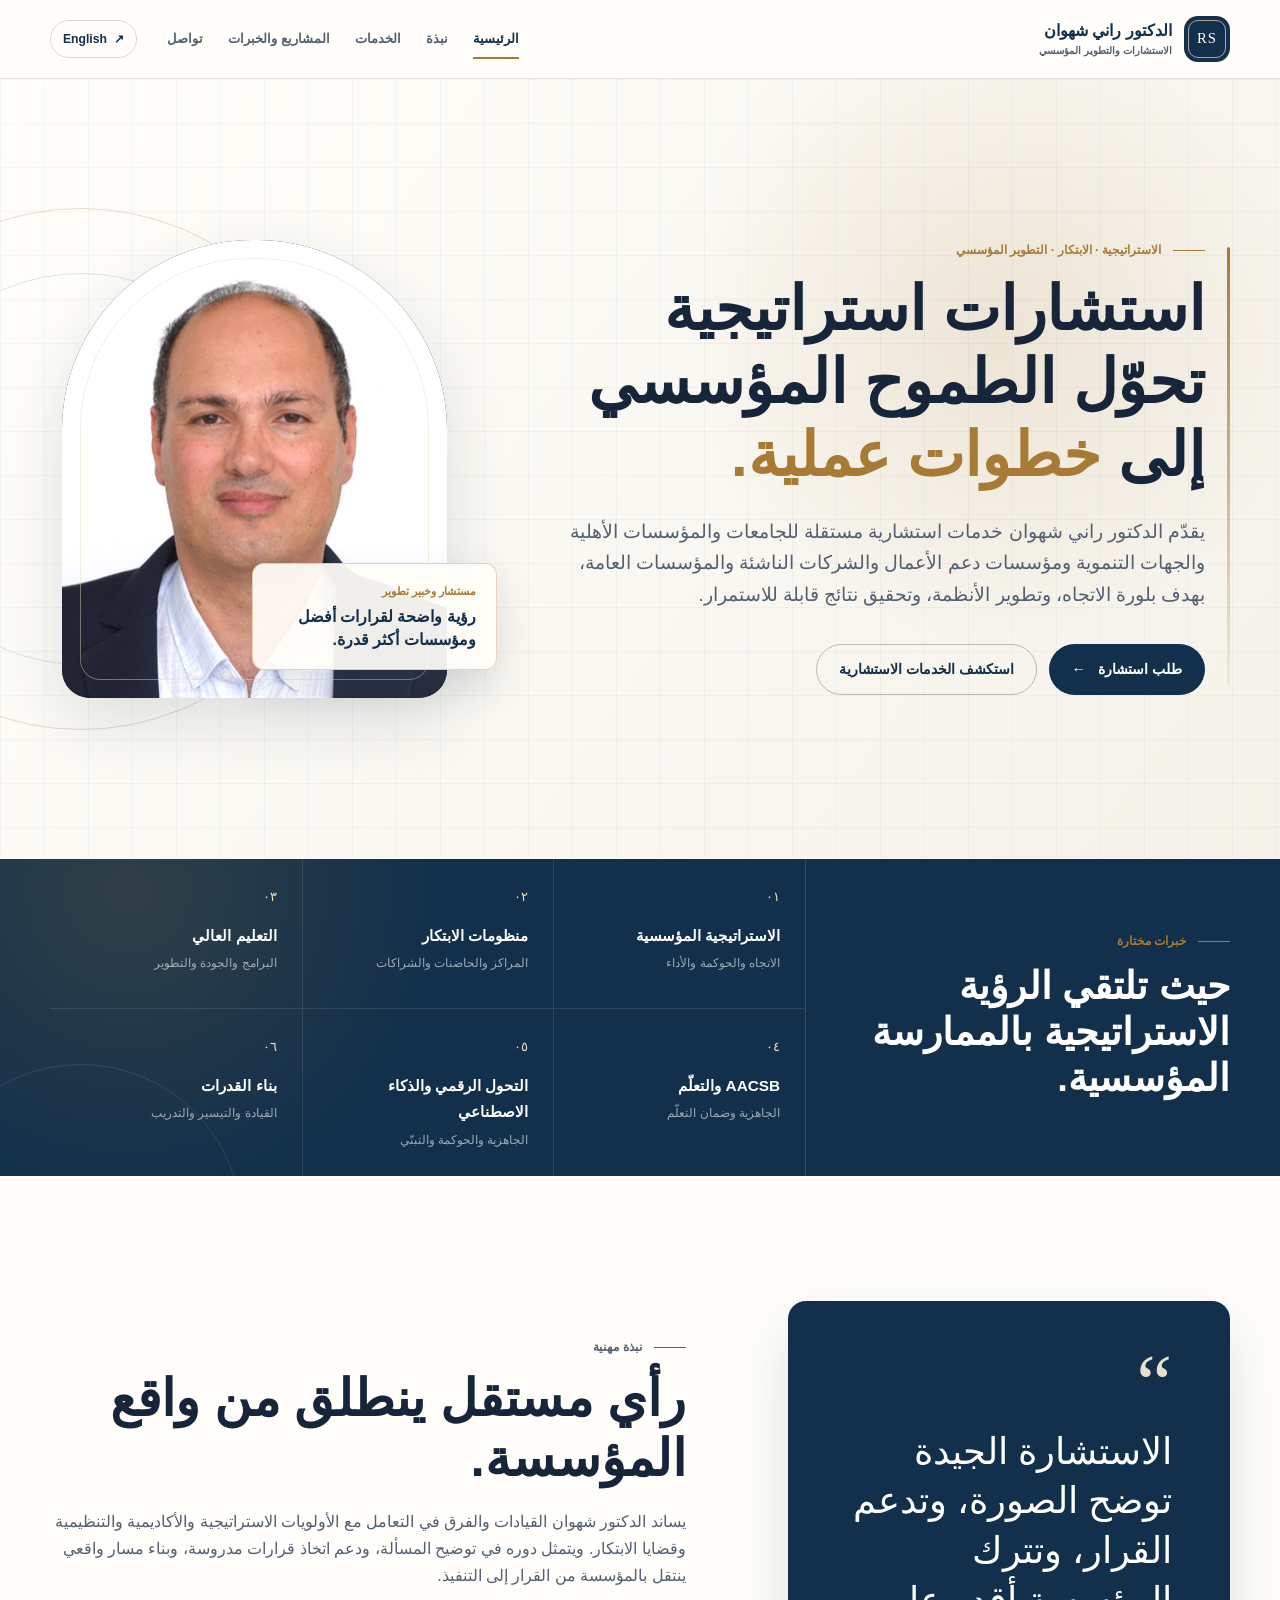
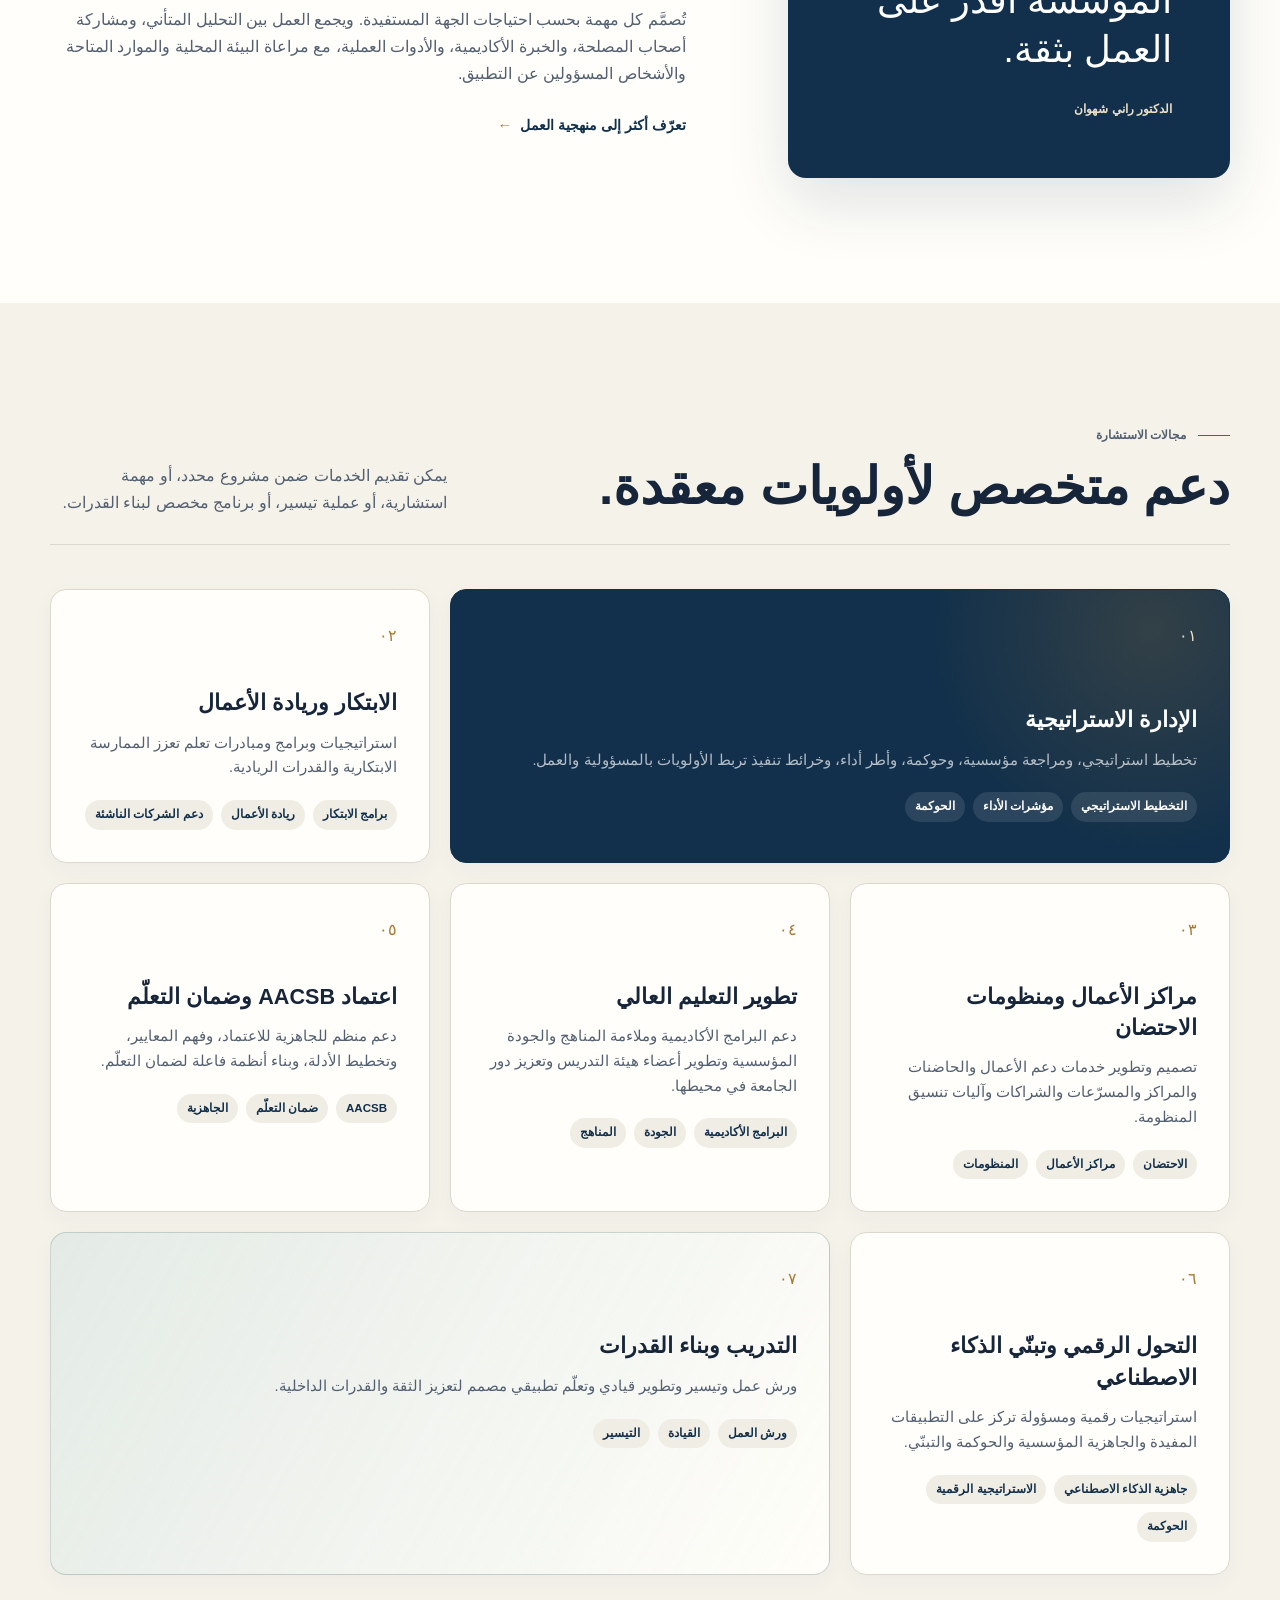
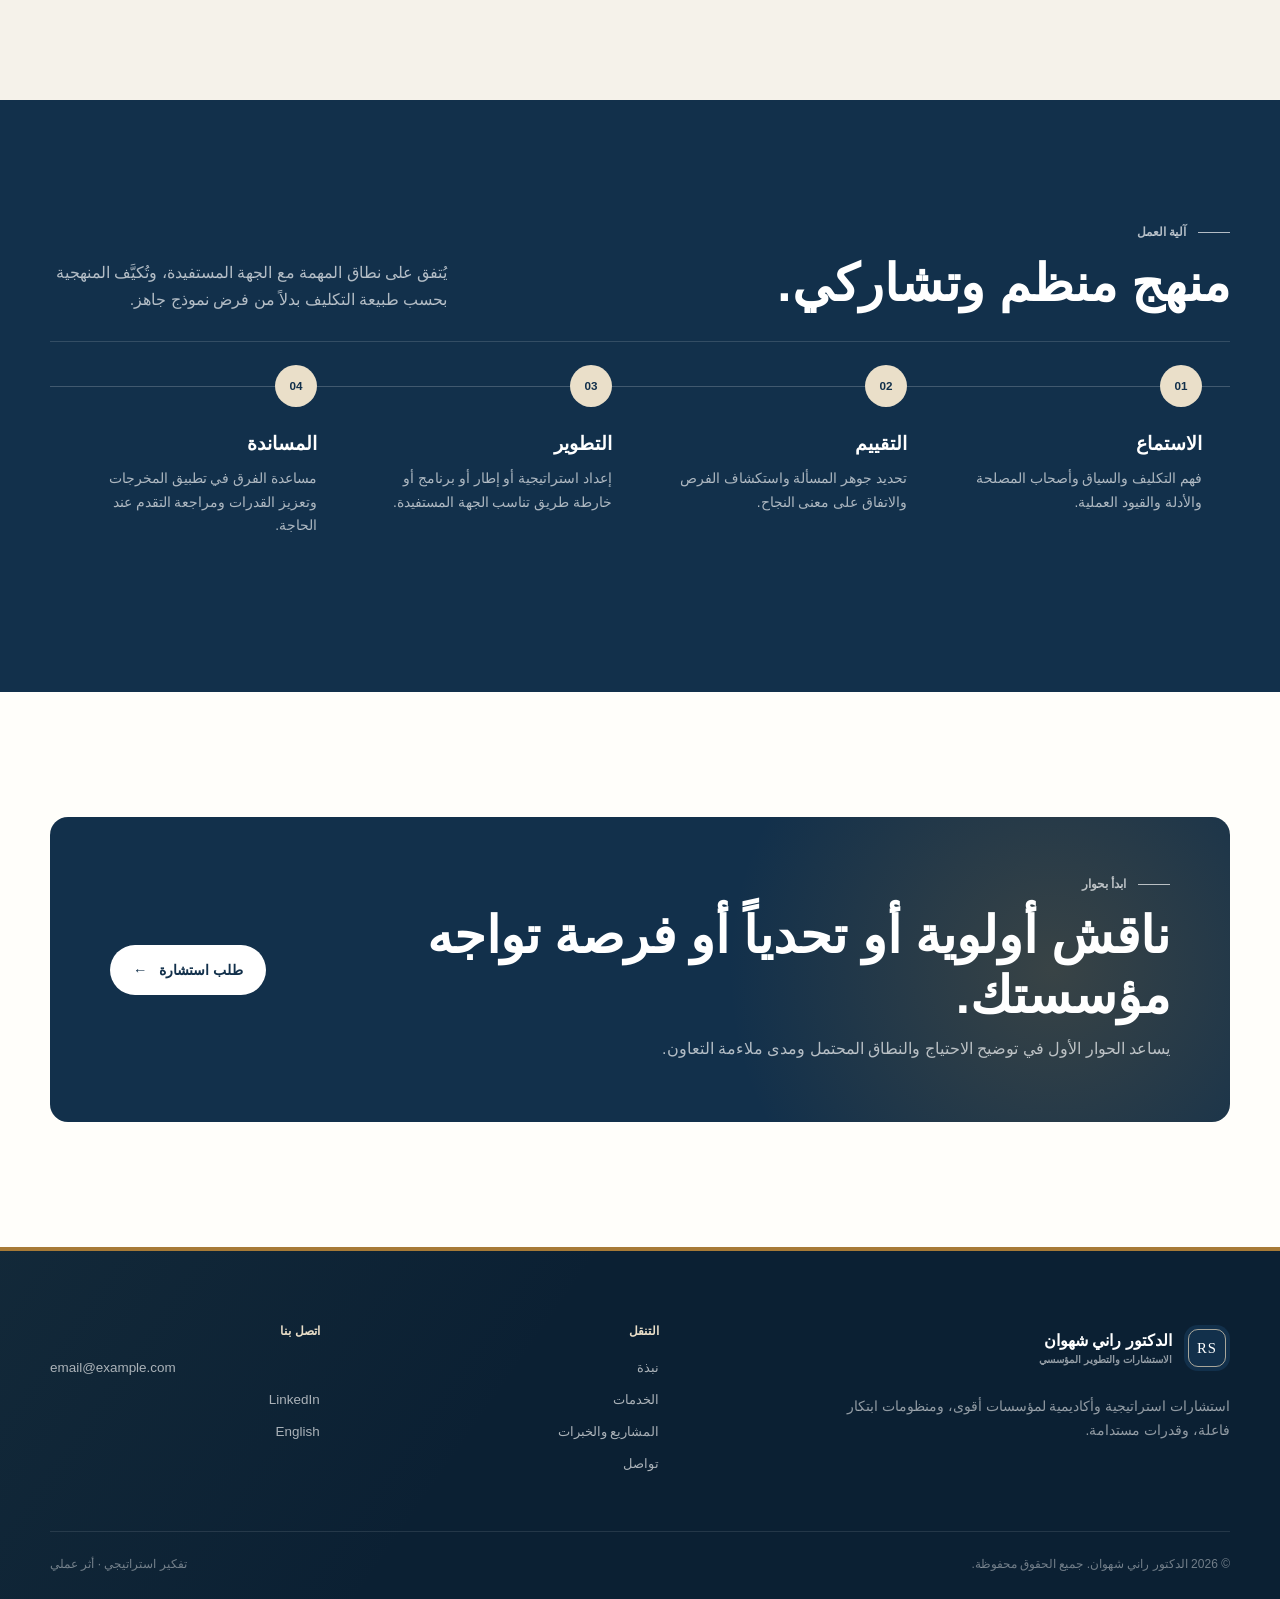
==== commit aa2be5c1: "Add files via upload" ====
--- a/ar/index.html
+++ b/ar/index.html
@@ -43,7 +43,7 @@
         </div>
         <div class="hero-portrait reveal" aria-label="الحروف الأولى من اسم الدكتور راني شهوان">
           <div class="monogram-stage">
-            <img src="../assets/images/portrait-placeholder.svg" alt="مكان مخصص لصورة الدكتور راني شهوان">
+            <img src="../assets/images/portrait.jpg" alt="الدكتور راني شهوان">
           </div>
           <div class="credential-card"><span>مستشار وخبير تطوير</span><strong>رؤية واضحة لقرارات أفضل ومؤسسات أكثر قدرة.</strong></div>
         </div>
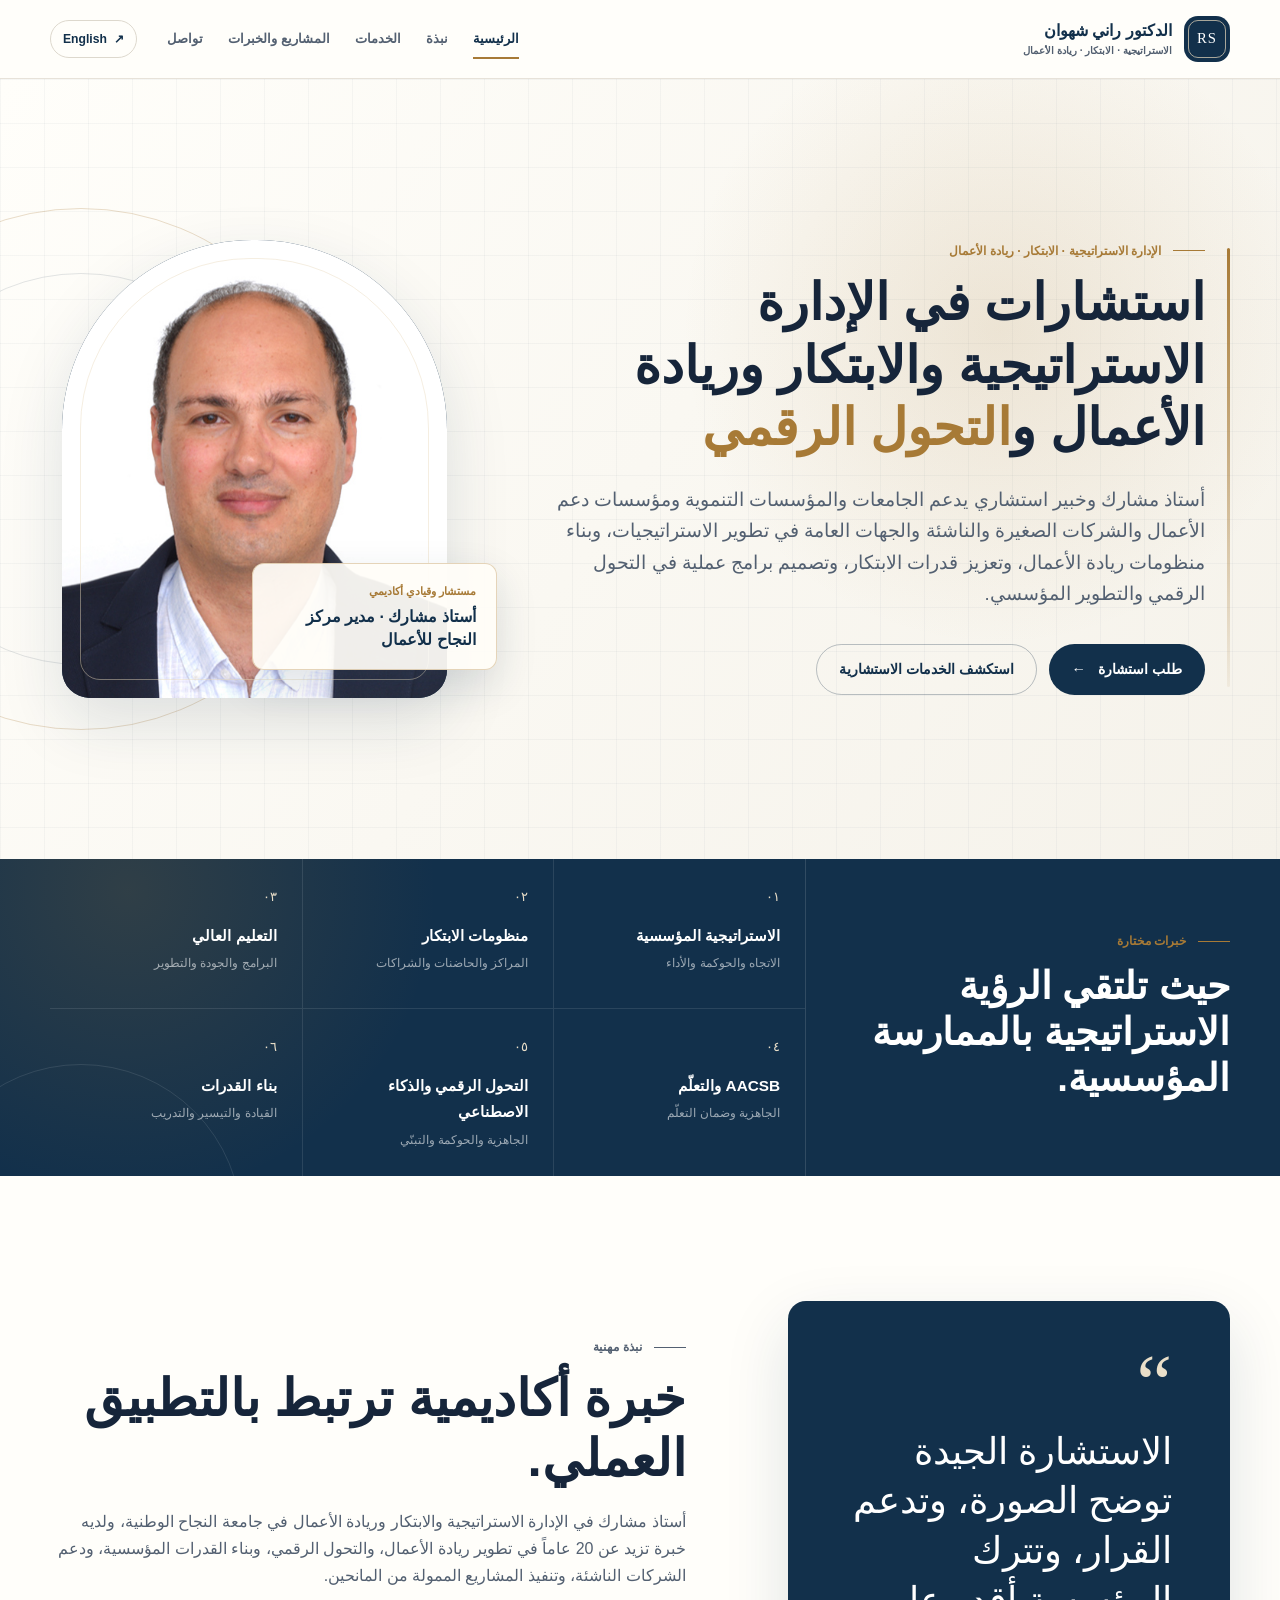
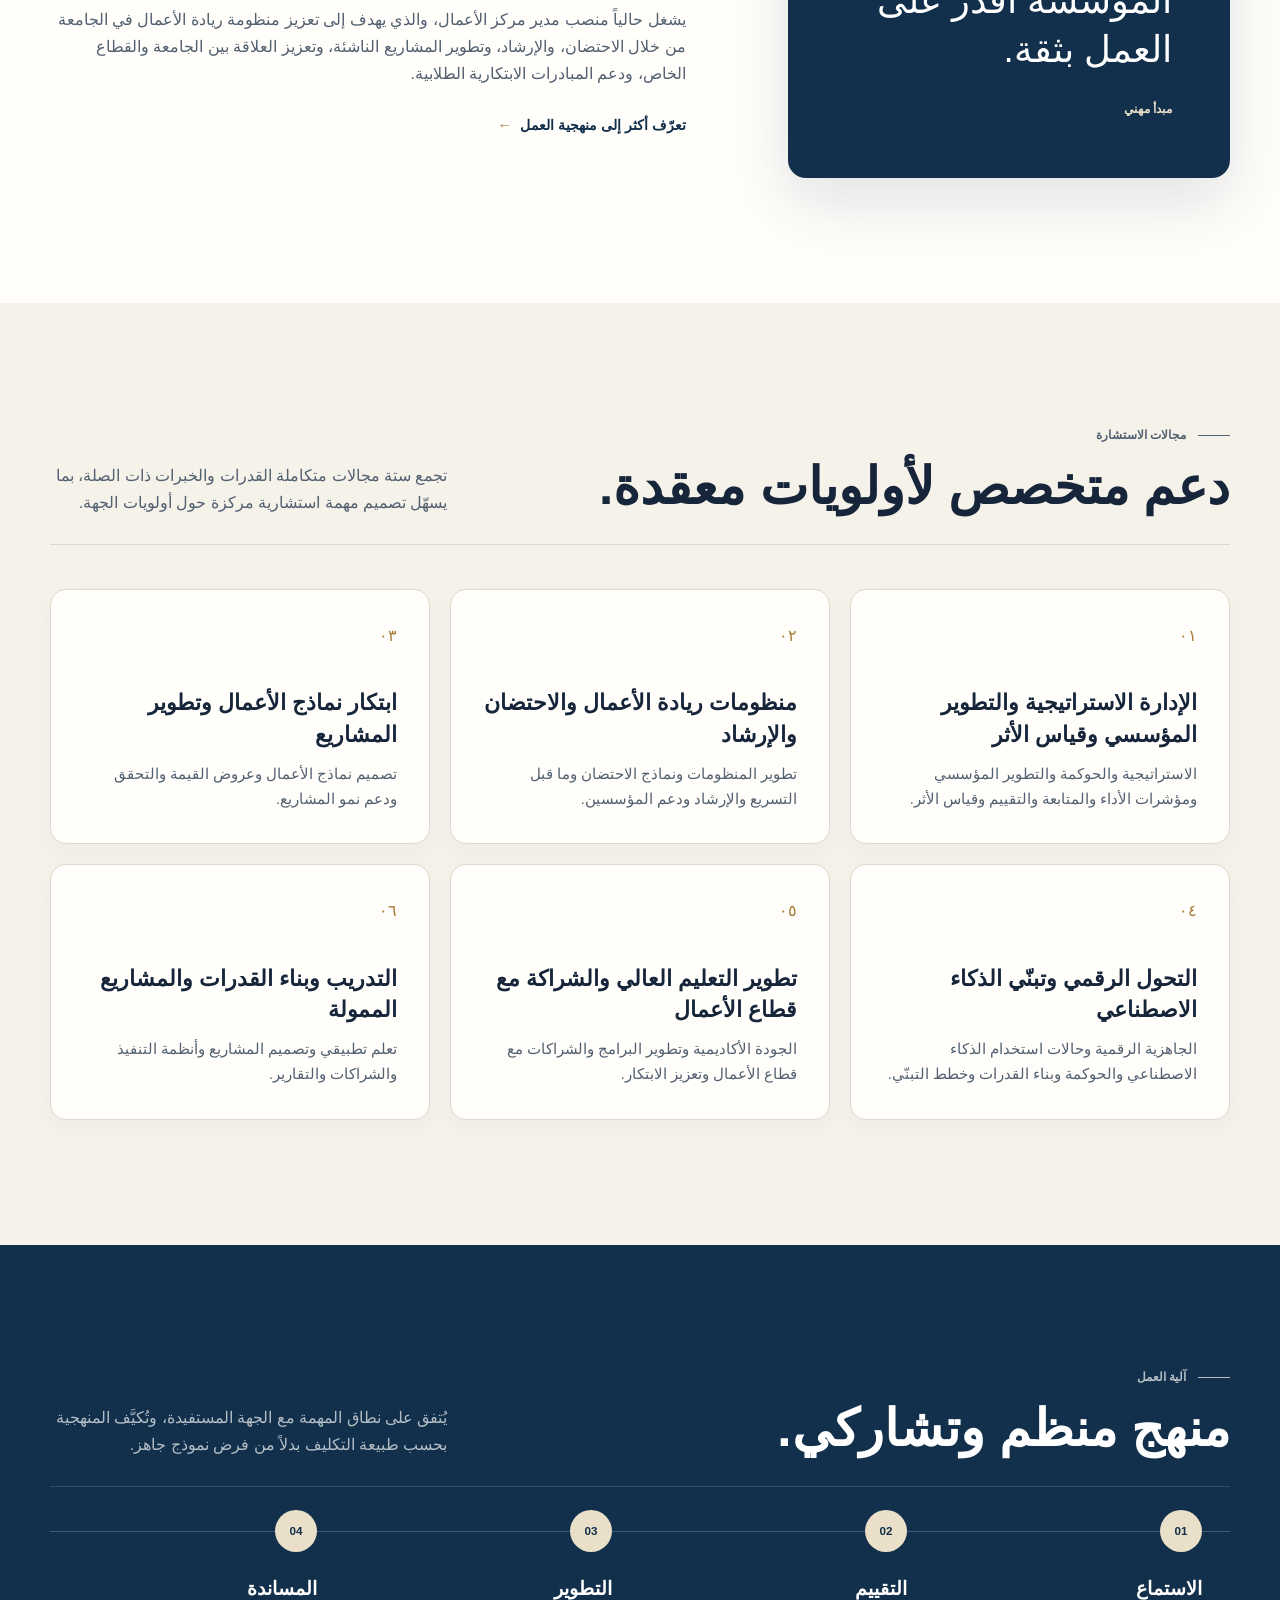
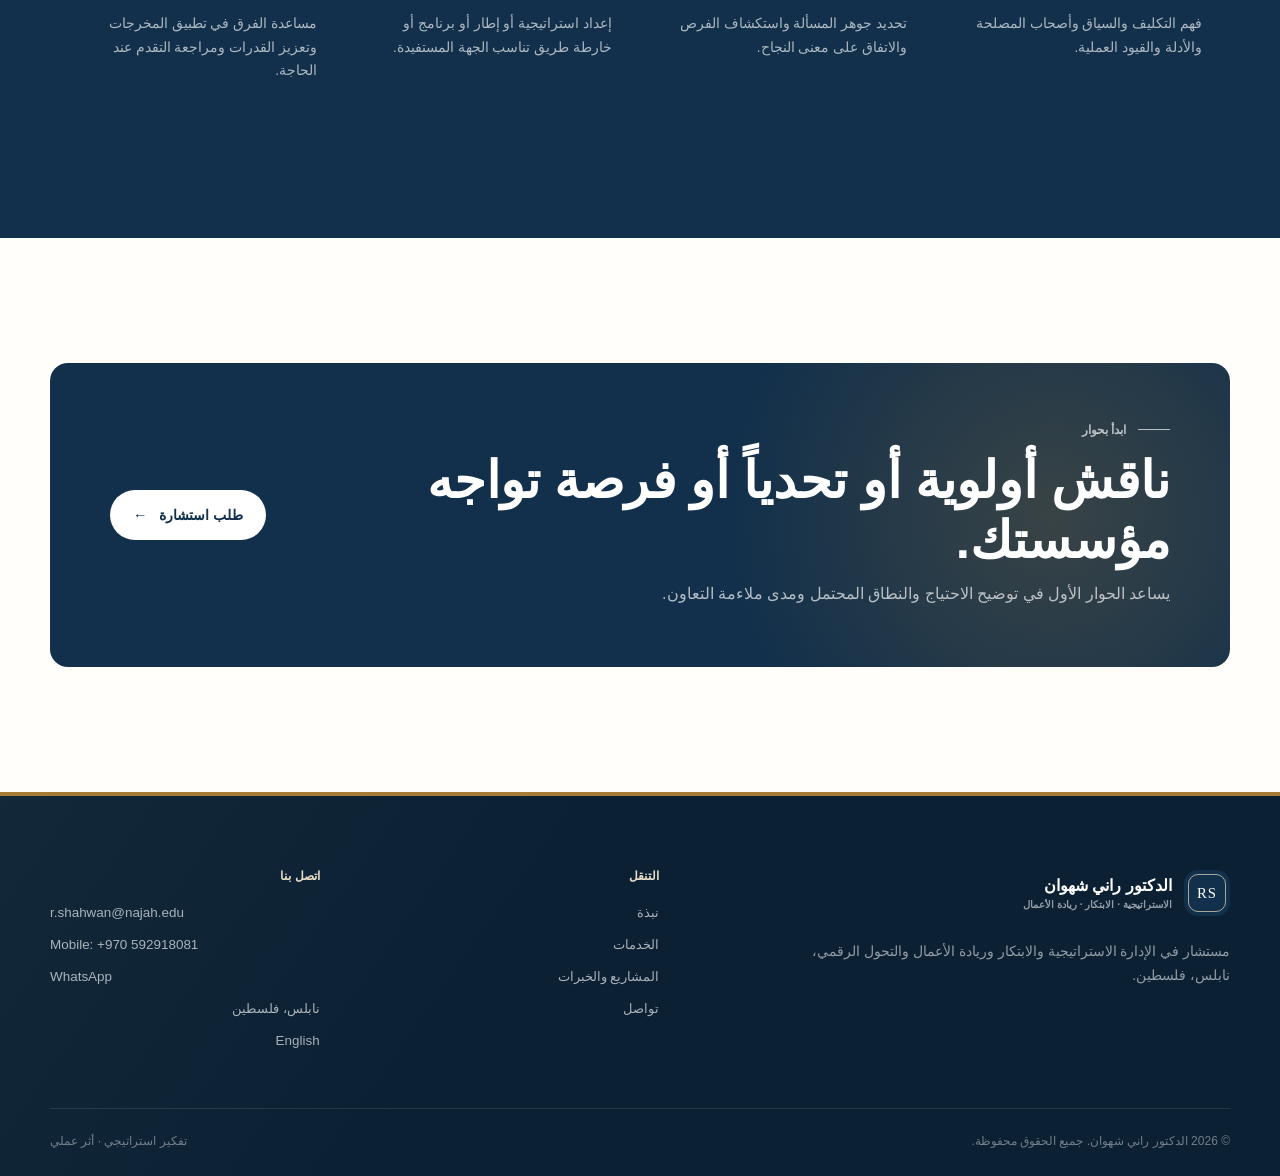
==== commit cd1240b7: "Add files via upload" ====
--- a/ar/index.html
+++ b/ar/index.html
@@ -3,9 +3,9 @@
 <head>
   <meta charset="utf-8">
   <meta name="viewport" content="width=device-width, initial-scale=1">
-  <meta name="description" content="استشارات مستقلة للجامعات والمؤسسات الأهلية والجهات التنموية ومؤسسات دعم الأعمال والشركات الناشئة والمؤسسات العامة.">
-  <title>الدكتور راني شهوان | الاستشارات الاستراتيجية والأكاديمية</title>
-  <link rel="stylesheet" href="../assets/css/styles.css">
+  <meta name="description" content="يقدم الدكتور راني شهوان استشارات في الإدارة الاستراتيجية والابتكار وريادة الأعمال والتحول الرقمي للجامعات والمؤسسات الأهلية والمشاريع الممولة ومؤسسات دعم الأعمال والحاضنات والمسرعات والمنشآت الصغيرة والمتوسطة والشركات الناشئة والمؤسسات العامة.">
+  <title>الدكتور راني شهوان | مستشار في الاستراتيجية والابتكار وريادة الأعمال</title>
+  <link rel="stylesheet" href="../assets/css/styles.css?v=20260619-6">
 </head>
 <body>
   <a class="skip-link" href="#main">الانتقال إلى المحتوى</a>
@@ -13,7 +13,7 @@
     <div class="container header-inner">
       <a class="brand" href="index.html" aria-label="الدكتور راني شهوان — الرئيسية">
         <span class="brand-mark" aria-hidden="true"><span>RS</span></span>
-        <span class="brand-copy"><strong>الدكتور راني شهوان</strong><small>الاستشارات والتطوير المؤسسي</small></span>
+        <span class="brand-copy"><strong>الدكتور راني شهوان</strong><small>الاستراتيجية · الابتكار · ريادة الأعمال</small></span>
       </a>
       <div class="nav-wrap" id="site-menu">
         <nav class="site-nav" aria-label="التنقل الرئيسي">
@@ -33,19 +33,19 @@
     <section class="hero">
       <div class="container hero-grid">
         <div class="hero-copy reveal">
-          <p class="eyebrow">الاستراتيجية · الابتكار · التطوير المؤسسي</p>
-          <h1>استشارات استراتيجية تحوّل الطموح المؤسسي إلى <em>خطوات عملية.</em></h1>
-          <p class="lead">يقدّم الدكتور راني شهوان خدمات استشارية مستقلة للجامعات والمؤسسات الأهلية والجهات التنموية ومؤسسات دعم الأعمال والشركات الناشئة والمؤسسات العامة، بهدف بلورة الاتجاه، وتطوير الأنظمة، وتحقيق نتائج قابلة للاستمرار.</p>
+          <p class="eyebrow">الإدارة الاستراتيجية · الابتكار · ريادة الأعمال</p>
+          <h1 class="hero-title-long">استشارات في الإدارة الاستراتيجية والابتكار وريادة الأعمال و<em>التحول الرقمي</em></h1>
+          <p class="lead">أستاذ مشارك وخبير استشاري يدعم الجامعات والمؤسسات التنموية ومؤسسات دعم الأعمال والشركات الصغيرة والناشئة والجهات العامة في تطوير الاستراتيجيات، وبناء منظومات ريادة الأعمال، وتعزيز قدرات الابتكار، وتصميم برامج عملية في التحول الرقمي والتطوير المؤسسي.</p>
           <div class="hero-actions">
             <a class="button button-primary" href="contact.html">طلب استشارة <span aria-hidden="true">←</span></a>
             <a class="button button-outline" href="services.html">استكشف الخدمات الاستشارية</a>
           </div>
         </div>
-        <div class="hero-portrait reveal" aria-label="الحروف الأولى من اسم الدكتور راني شهوان">
+        <div class="hero-portrait reveal" aria-label="صورة شخصية مهنية">
           <div class="monogram-stage">
-            <img src="../assets/images/portrait.jpg" alt="الدكتور راني شهوان">
+            <img src="../assets/images/portrait.jpg" alt="صورة شخصية مهنية">
           </div>
-          <div class="credential-card"><span>مستشار وخبير تطوير</span><strong>رؤية واضحة لقرارات أفضل ومؤسسات أكثر قدرة.</strong></div>
+          <div class="credential-card"><span>مستشار وقيادي أكاديمي</span><strong>أستاذ مشارك · مدير مركز النجاح للأعمال</strong></div>
         </div>
       </div>
     </section>
@@ -71,13 +71,13 @@
       <div class="container intro-grid">
         <div class="quote-panel reveal">
           <blockquote>الاستشارة الجيدة توضح الصورة، وتدعم القرار، وتترك المؤسسة أقدر على العمل بثقة.</blockquote>
-          <cite>الدكتور راني شهوان</cite>
+          <cite>مبدأ مهني</cite>
         </div>
         <div class="content-copy reveal">
           <p class="eyebrow">نبذة مهنية</p>
-          <h2>رأي مستقل ينطلق من واقع المؤسسة.</h2>
-          <p>يساند الدكتور شهوان القيادات والفرق في التعامل مع الأولويات الاستراتيجية والأكاديمية والتنظيمية وقضايا الابتكار. ويتمثل دوره في توضيح المسألة، ودعم اتخاذ قرارات مدروسة، وبناء مسار واقعي ينتقل بالمؤسسة من القرار إلى التنفيذ.</p>
-          <p>تُصمَّم كل مهمة بحسب احتياجات الجهة المستفيدة. ويجمع العمل بين التحليل المتأني، ومشاركة أصحاب المصلحة، والخبرة الأكاديمية، والأدوات العملية، مع مراعاة البيئة المحلية والموارد المتاحة والأشخاص المسؤولين عن التطبيق.</p>
+          <h2>خبرة أكاديمية ترتبط بالتطبيق العملي.</h2>
+          <p>أستاذ مشارك في الإدارة الاستراتيجية والابتكار وريادة الأعمال في جامعة النجاح الوطنية، ولديه خبرة تزيد عن 20 عاماً في تطوير ريادة الأعمال، والتحول الرقمي، وبناء القدرات المؤسسية، ودعم الشركات الناشئة، وتنفيذ المشاريع الممولة من المانحين.</p>
+          <p>يشغل حالياً منصب مدير مركز الأعمال، والذي يهدف إلى تعزيز منظومة ريادة الأعمال في الجامعة من خلال الاحتضان، والإرشاد، وتطوير المشاريع الناشئة، وتعزيز العلاقة بين الجامعة والقطاع الخاص، ودعم المبادرات الابتكارية الطلابية.</p>
           <a class="text-link" href="about.html">تعرّف أكثر إلى منهجية العمل <span aria-hidden="true">←</span></a>
         </div>
       </div>
@@ -87,43 +87,32 @@
       <div class="container">
         <div class="section-heading reveal">
           <div><p class="eyebrow">مجالات الاستشارة</p><h2>دعم متخصص لأولويات معقدة.</h2></div>
-          <p>يمكن تقديم الخدمات ضمن مشروع محدد، أو مهمة استشارية، أو عملية تيسير، أو برنامج مخصص لبناء القدرات.</p>
+          <p>تجمع ستة مجالات متكاملة القدرات والخبرات ذات الصلة، بما يسهّل تصميم مهمة استشارية مركزة حول أولويات الجهة.</p>
         </div>
         <div class="cards">
-          <article class="service-card service-card-wide reveal">
-            <span class="card-number">٠١</span><h3>الإدارة الاستراتيجية</h3>
-            <p>تخطيط استراتيجي، ومراجعة مؤسسية، وحوكمة، وأطر أداء، وخرائط تنفيذ تربط الأولويات بالمسؤولية والعمل.</p>
-            <ul class="topic-list"><li>التخطيط الاستراتيجي</li><li>مؤشرات الأداء</li><li>الحوكمة</li></ul>
+          <article class="service-card reveal">
+            <span class="card-number">٠١</span><h3>الإدارة الاستراتيجية والتطوير المؤسسي وقياس الأثر</h3>
+            <p>الاستراتيجية والحوكمة والتطوير المؤسسي ومؤشرات الأداء والمتابعة والتقييم وقياس الأثر.</p>
           </article>
           <article class="service-card reveal">
-            <span class="card-number">٠٢</span><h3>الابتكار وريادة الأعمال</h3>
-            <p>استراتيجيات وبرامج ومبادرات تعلم تعزز الممارسة الابتكارية والقدرات الريادية.</p>
-            <ul class="topic-list"><li>برامج الابتكار</li><li>ريادة الأعمال</li><li>دعم الشركات الناشئة</li></ul>
+            <span class="card-number">٠٢</span><h3>منظومات ريادة الأعمال والاحتضان والإرشاد</h3>
+            <p>تطوير المنظومات ونماذج الاحتضان وما قبل التسريع والإرشاد ودعم المؤسسين.</p>
           </article>
           <article class="service-card reveal">
-            <span class="card-number">٠٣</span><h3>مراكز الأعمال ومنظومات الاحتضان</h3>
-            <p>تصميم وتطوير خدمات دعم الأعمال والحاضنات والمراكز والمسرّعات والشراكات وآليات تنسيق المنظومة.</p>
-            <ul class="topic-list"><li>الاحتضان</li><li>مراكز الأعمال</li><li>المنظومات</li></ul>
+            <span class="card-number">٠٣</span><h3>ابتكار نماذج الأعمال وتطوير المشاريع</h3>
+            <p>تصميم نماذج الأعمال وعروض القيمة والتحقق ودعم نمو المشاريع.</p>
           </article>
           <article class="service-card reveal">
-            <span class="card-number">٠٤</span><h3>تطوير التعليم العالي</h3>
-            <p>دعم البرامج الأكاديمية وملاءمة المناهج والجودة المؤسسية وتطوير أعضاء هيئة التدريس وتعزيز دور الجامعة في محيطها.</p>
-            <ul class="topic-list"><li>البرامج الأكاديمية</li><li>الجودة</li><li>المناهج</li></ul>
+            <span class="card-number">٠٤</span><h3>التحول الرقمي وتبنّي الذكاء الاصطناعي</h3>
+            <p>الجاهزية الرقمية وحالات استخدام الذكاء الاصطناعي والحوكمة وبناء القدرات وخطط التبنّي.</p>
           </article>
           <article class="service-card reveal">
-            <span class="card-number">٠٥</span><h3>اعتماد AACSB وضمان التعلّم</h3>
-            <p>دعم منظم للجاهزية للاعتماد، وفهم المعايير، وتخطيط الأدلة، وبناء أنظمة فاعلة لضمان التعلّم.</p>
-            <ul class="topic-list"><li>AACSB</li><li>ضمان التعلّم</li><li>الجاهزية</li></ul>
+            <span class="card-number">٠٥</span><h3>تطوير التعليم العالي والشراكة مع قطاع الأعمال</h3>
+            <p>الجودة الأكاديمية وتطوير البرامج والشراكات مع قطاع الأعمال وتعزيز الابتكار.</p>
           </article>
           <article class="service-card reveal">
-            <span class="card-number">٠٦</span><h3>التحول الرقمي وتبنّي الذكاء الاصطناعي</h3>
-            <p>استراتيجيات رقمية ومسؤولة تركز على التطبيقات المفيدة والجاهزية المؤسسية والحوكمة والتبنّي.</p>
-            <ul class="topic-list"><li>جاهزية الذكاء الاصطناعي</li><li>الاستراتيجية الرقمية</li><li>الحوكمة</li></ul>
-          </article>
-          <article class="service-card reveal">
-            <span class="card-number">٠٧</span><h3>التدريب وبناء القدرات</h3>
-            <p>ورش عمل وتيسير وتطوير قيادي وتعلّم تطبيقي مصمم لتعزيز الثقة والقدرات الداخلية.</p>
-            <ul class="topic-list"><li>ورش العمل</li><li>القيادة</li><li>التيسير</li></ul>
+            <span class="card-number">٠٦</span><h3>التدريب وبناء القدرات والمشاريع الممولة</h3>
+            <p>تعلم تطبيقي وتصميم المشاريع وأنظمة التنفيذ والشراكات والتقارير.</p>
           </article>
         </div>
       </div>
@@ -152,12 +141,12 @@
 
   <footer class="site-footer"><div class="container">
     <div class="footer-grid">
-      <div class="footer-brand"><a class="brand" href="index.html"><span class="brand-mark"><span>RS</span></span><span class="brand-copy"><strong>الدكتور راني شهوان</strong><small>الاستشارات والتطوير المؤسسي</small></span></a><p>استشارات استراتيجية وأكاديمية لمؤسسات أقوى، ومنظومات ابتكار فاعلة، وقدرات مستدامة.</p></div>
+      <div class="footer-brand"><a class="brand" href="index.html"><span class="brand-mark"><span>RS</span></span><span class="brand-copy"><strong>الدكتور راني شهوان</strong><small>الاستراتيجية · الابتكار · ريادة الأعمال</small></span></a><p>مستشار في الإدارة الاستراتيجية والابتكار وريادة الأعمال والتحول الرقمي، نابلس، فلسطين.</p></div>
       <div class="footer-column"><h3>التنقل</h3><div class="footer-links"><a href="about.html">نبذة</a><a href="services.html">الخدمات</a><a href="projects.html">المشاريع والخبرات</a><a href="contact.html">تواصل</a></div></div>
-      <div class="footer-column"><h3>اتصل بنا</h3><div class="footer-links"><a href="mailto:email@example.com" dir="ltr">email@example.com</a><a href="https://www.linkedin.com/" target="_blank" rel="noopener">LinkedIn</a><a href="../en/index.html" lang="en">English</a></div></div>
+      <div class="footer-column"><h3>اتصل بنا</h3><div class="footer-links"><a href="mailto:r.shahwan@najah.edu" dir="ltr">r.shahwan@najah.edu</a><a href="tel:+970592918081" dir="ltr">Mobile: +970 592918081</a><a href="https://wa.me/970592918081" target="_blank" rel="noopener noreferrer" dir="ltr">WhatsApp</a><span>نابلس، فلسطين</span><a href="../en/index.html" lang="en">English</a></div></div>
     </div>
     <div class="footer-bottom"><span>© <span data-year></span> الدكتور راني شهوان. جميع الحقوق محفوظة.</span><span>تفكير استراتيجي · أثر عملي</span></div>
   </div></footer>
-  <script src="../assets/js/main.js"></script>
+  <script src="../assets/js/main.js?v=20260619-3"></script>
 </body>
 </html>
--- a/assets/css/styles.css
+++ b/assets/css/styles.css
@@ -478,6 +478,17 @@
   line-height: 1.19;
 }
 
+.hero h1.hero-title-long {
+  max-width: 820px;
+  font-size: clamp(2.6rem, 4.1vw, 4.15rem);
+  line-height: 1.08;
+}
+
+html[dir="rtl"] .hero h1.hero-title-long {
+  font-size: clamp(2.55rem, 4vw, 4rem);
+  line-height: 1.22;
+}
+
 .hero-copy {
   position: relative;
   padding-inline-start: 25px;
@@ -889,17 +900,6 @@
   margin-block-end: 55px;
 }
 
-.service-card:last-child {
-  grid-column: span 2;
-  border-color: rgba(84, 117, 109, 0.28);
-  background:
-    linear-gradient(120deg, rgba(223, 232, 228, 0.78), rgba(255, 254, 250, 0.96));
-}
-
-.service-card:last-child p {
-  max-width: 720px;
-}
-
 .service-card h3 {
   max-width: 360px;
   font-family: var(--serif);
@@ -1079,6 +1079,11 @@
   font-size: 0.86rem;
 }
 
+.profile-panel .profile-position {
+  color: rgba(255, 255, 255, 0.78);
+  line-height: 1.65;
+}
+
 .bio-copy h2 {
   margin-block-start: 55px;
   font-size: clamp(1.8rem, 3vw, 2.6rem);
@@ -1090,6 +1095,36 @@
 
 .bio-copy p {
   color: var(--ink-soft);
+}
+
+.affiliation-block {
+  display: grid;
+  gap: 7px;
+  margin: 0 0 28px;
+  padding: 26px 28px;
+  color: var(--navy);
+  border-inline-start: 4px solid var(--gold);
+  background: var(--ivory);
+  border-radius: 0 12px 12px 0;
+}
+
+html[dir="rtl"] .affiliation-block {
+  border-radius: 12px 0 0 12px;
+}
+
+.affiliation-block strong {
+  font-family: var(--serif);
+  font-size: 1.12rem;
+  line-height: 1.45;
+}
+
+html[dir="rtl"] .affiliation-block strong {
+  font-family: var(--arabic);
+}
+
+.affiliation-block span {
+  color: var(--ink-soft);
+  font-size: 0.88rem;
 }
 
 .expertise-list {
@@ -1129,6 +1164,10 @@
 }
 
 .service-detail:first-child {
+  grid-column: 1 / -1;
+}
+
+.service-detail:last-child {
   grid-column: 1 / -1;
 }
 
@@ -1252,6 +1291,79 @@
   font-size: 0.91rem;
 }
 
+.selected-projects-grid {
+  display: grid;
+  grid-template-columns: repeat(2, minmax(0, 1fr));
+  gap: 20px;
+}
+
+.selected-project {
+  position: relative;
+  min-height: 250px;
+  padding: 34px;
+  overflow: hidden;
+  border: 1px solid var(--line);
+  background: var(--paper);
+  border-radius: 16px;
+  box-shadow: 0 8px 24px rgba(18, 48, 75, 0.05);
+}
+
+.selected-project:first-child {
+  grid-column: 1 / -1;
+  color: var(--white);
+  border-color: var(--navy);
+  background:
+    radial-gradient(circle at 88% 20%, rgba(167, 122, 54, 0.24), transparent 28%),
+    var(--navy);
+}
+
+.selected-project::after {
+  position: absolute;
+  width: 150px;
+  height: 150px;
+  inset-block-end: -80px;
+  inset-inline-end: -55px;
+  content: "";
+  border: 1px solid rgba(167, 122, 54, 0.22);
+  border-radius: 50%;
+}
+
+.project-index {
+  display: block;
+  margin-block-end: 55px;
+  color: var(--gold);
+  font-family: var(--serif);
+  font-size: 0.9rem;
+}
+
+.selected-project:first-child .project-index {
+  color: var(--gold-soft);
+}
+
+.project-type {
+  margin-block-end: 10px;
+  color: var(--sage);
+  font-size: 0.7rem;
+  font-weight: 800;
+  letter-spacing: 0.1em;
+  text-transform: uppercase;
+}
+
+.selected-project:first-child .project-type {
+  color: var(--gold-soft);
+}
+
+html[dir="rtl"] .project-type {
+  letter-spacing: 0;
+}
+
+.selected-project h2 {
+  max-width: 760px;
+  margin: 0;
+  font-size: clamp(1.45rem, 2.5vw, 2.2rem);
+  line-height: 1.3;
+}
+
 .outcomes-grid {
   display: grid;
   grid-template-columns: repeat(4, 1fr);
@@ -1350,6 +1462,170 @@
   margin-block-start: 35px;
 }
 
+.contact-actions-grid {
+  display: grid;
+  grid-template-columns: 1fr;
+  gap: 12px;
+  margin-block-start: 32px;
+}
+
+.contact-action {
+  display: flex;
+  min-width: 0;
+  align-items: center;
+  gap: 13px;
+  padding: 16px;
+  color: var(--navy);
+  border: 1px solid var(--line);
+  background: var(--paper);
+  border-radius: 12px;
+  transition: border-color 180ms ease, transform 180ms ease, box-shadow 180ms ease;
+}
+
+a.contact-action:hover {
+  border-color: var(--gold);
+  box-shadow: 0 10px 26px rgba(18, 48, 75, 0.08);
+  transform: translateY(-2px);
+}
+
+.contact-action-icon {
+  display: grid;
+  width: 42px;
+  height: 42px;
+  flex: 0 0 42px;
+  place-items: center;
+  color: var(--white);
+  background: var(--navy);
+  border-radius: 50%;
+  font-size: 0.72rem;
+  font-weight: 850;
+}
+
+.contact-action-icon svg,
+.professional-link-icon svg {
+  width: 22px;
+  height: 22px;
+  fill: none;
+  stroke: currentColor;
+  stroke-width: 1.7;
+  stroke-linecap: round;
+  stroke-linejoin: round;
+}
+
+.contact-action-icon svg.icon-fill,
+.professional-link-icon svg.icon-fill {
+  fill: currentColor;
+  stroke: none;
+}
+
+.contact-action strong,
+.contact-action small {
+  display: block;
+  overflow-wrap: anywhere;
+}
+
+.contact-action strong {
+  font-size: 0.86rem;
+}
+
+.contact-action small {
+  margin-block-start: 2px;
+  color: var(--ink-soft);
+  font-size: 0.7rem;
+  line-height: 1.4;
+}
+
+.contact-action.is-placeholder {
+  color: var(--ink-soft);
+  background: var(--ivory);
+  border-style: dashed;
+}
+
+.contact-action.is-placeholder .contact-action-icon {
+  color: var(--navy);
+  background: var(--sage-soft);
+}
+
+.contact-location {
+  display: flex;
+  align-items: center;
+  gap: 8px;
+  margin-block-start: 20px;
+  color: var(--ink-soft);
+  font-size: 0.88rem;
+  font-weight: 700;
+}
+
+.professional-links-grid {
+  display: grid;
+  grid-template-columns: repeat(3, minmax(0, 1fr));
+  gap: 14px;
+}
+
+.professional-link {
+  position: relative;
+  display: flex;
+  min-height: 190px;
+  flex-direction: column;
+  align-items: flex-start;
+  padding: 24px;
+  color: var(--navy);
+  border: 1px solid var(--line);
+  background: var(--paper);
+  border-radius: var(--radius);
+  transition: border-color 180ms ease, box-shadow 180ms ease, transform 180ms ease;
+}
+
+.professional-link::after {
+  position: absolute;
+  inset-block-start: 21px;
+  inset-inline-end: 22px;
+  color: var(--gold);
+  content: "↗";
+  font-size: 1rem;
+  font-weight: 800;
+}
+
+.professional-link:hover {
+  border-color: rgba(167, 122, 54, 0.75);
+  box-shadow: 0 14px 34px rgba(18, 48, 75, 0.09);
+  transform: translateY(-3px);
+}
+
+.professional-link-icon {
+  display: grid;
+  width: 52px;
+  height: 52px;
+  margin-block-end: 28px;
+  place-items: center;
+  color: var(--gold-soft);
+  background: var(--navy);
+  border-radius: 50%;
+}
+
+.professional-link strong,
+.professional-link small {
+  display: block;
+}
+
+.professional-link strong {
+  max-width: 155px;
+  font-family: var(--serif);
+  font-size: 1.05rem;
+  line-height: 1.3;
+}
+
+html[dir="rtl"] .professional-link strong {
+  font-family: var(--arabic);
+  line-height: 1.55;
+}
+
+.professional-link small {
+  margin-block-start: 6px;
+  color: var(--ink-soft);
+  font-size: 0.74rem;
+}
+
 .contact-method {
   display: grid;
   grid-template-columns: 48px 1fr;
@@ -1435,6 +1711,7 @@
 }
 
 .contact-note {
+  margin-block-start: 34px;
   padding: 22px;
   border-inline-start: 3px solid var(--gold);
   background: var(--ivory);
@@ -1493,7 +1770,8 @@
   gap: 9px;
 }
 
-.footer-links a {
+.footer-links a,
+.footer-links span {
   color: rgba(255, 255, 255, 0.65);
   font-size: 0.84rem;
 }
@@ -1512,13 +1790,13 @@
   font-size: 0.75rem;
 }
 
-.reveal {
+.js .reveal {
   opacity: 0;
   transform: translateY(16px);
   transition: opacity 600ms ease, transform 600ms ease;
 }
 
-.reveal.is-visible {
+.js .reveal.is-visible {
   opacity: 1;
   transform: translateY(0);
 }
@@ -1643,10 +1921,6 @@
     margin-block-end: 35px;
   }
 
-  .service-card:last-child {
-    grid-column: span 2;
-  }
-
   .process-grid {
     grid-template-columns: repeat(2, 1fr);
     gap: 55px 0;
@@ -1703,13 +1977,10 @@
   .trust-grid,
   .cards,
   .service-detail-grid,
+  .professional-links-grid,
   .engagements,
   .outcomes-grid {
     grid-template-columns: 1fr;
-  }
-
-  .service-card:last-child {
-    grid-column: span 1;
   }
 
   .trust-item {
@@ -1771,6 +2042,10 @@
     grid-column: auto;
   }
 
+  .service-detail:last-child {
+    grid-column: auto;
+  }
+
   .process-grid {
     grid-template-columns: 1fr;
     gap: 55px;
@@ -1795,6 +2070,14 @@
 
   .footer-bottom {
     flex-direction: column;
+  }
+
+  .selected-projects-grid {
+    grid-template-columns: 1fr;
+  }
+
+  .selected-project:first-child {
+    grid-column: auto;
   }
 }
 
@@ -1844,9 +2127,19 @@
     font-size: clamp(2.55rem, 13vw, 3.45rem);
   }
 
+  .hero h1.hero-title-long {
+    font-size: clamp(2.15rem, 10.5vw, 2.8rem);
+    line-height: 1.12;
+  }
+
   html[dir="rtl"] .hero h1 {
     font-size: clamp(2.35rem, 11vw, 3.1rem);
     line-height: 1.25;
+  }
+
+  html[dir="rtl"] .hero h1.hero-title-long {
+    font-size: clamp(2.05rem, 9.5vw, 2.65rem);
+    line-height: 1.3;
   }
 
   .expertise-grid {
@@ -1862,6 +2155,19 @@
 
   .expertise-item:last-child {
     border-block-end: 0 !important;
+  }
+
+  .contact-actions-grid {
+    grid-template-columns: 1fr;
+  }
+
+  .selected-project {
+    min-height: 220px;
+    padding: 26px;
+  }
+
+  .project-index {
+    margin-block-end: 38px;
   }
 
   .timeline {
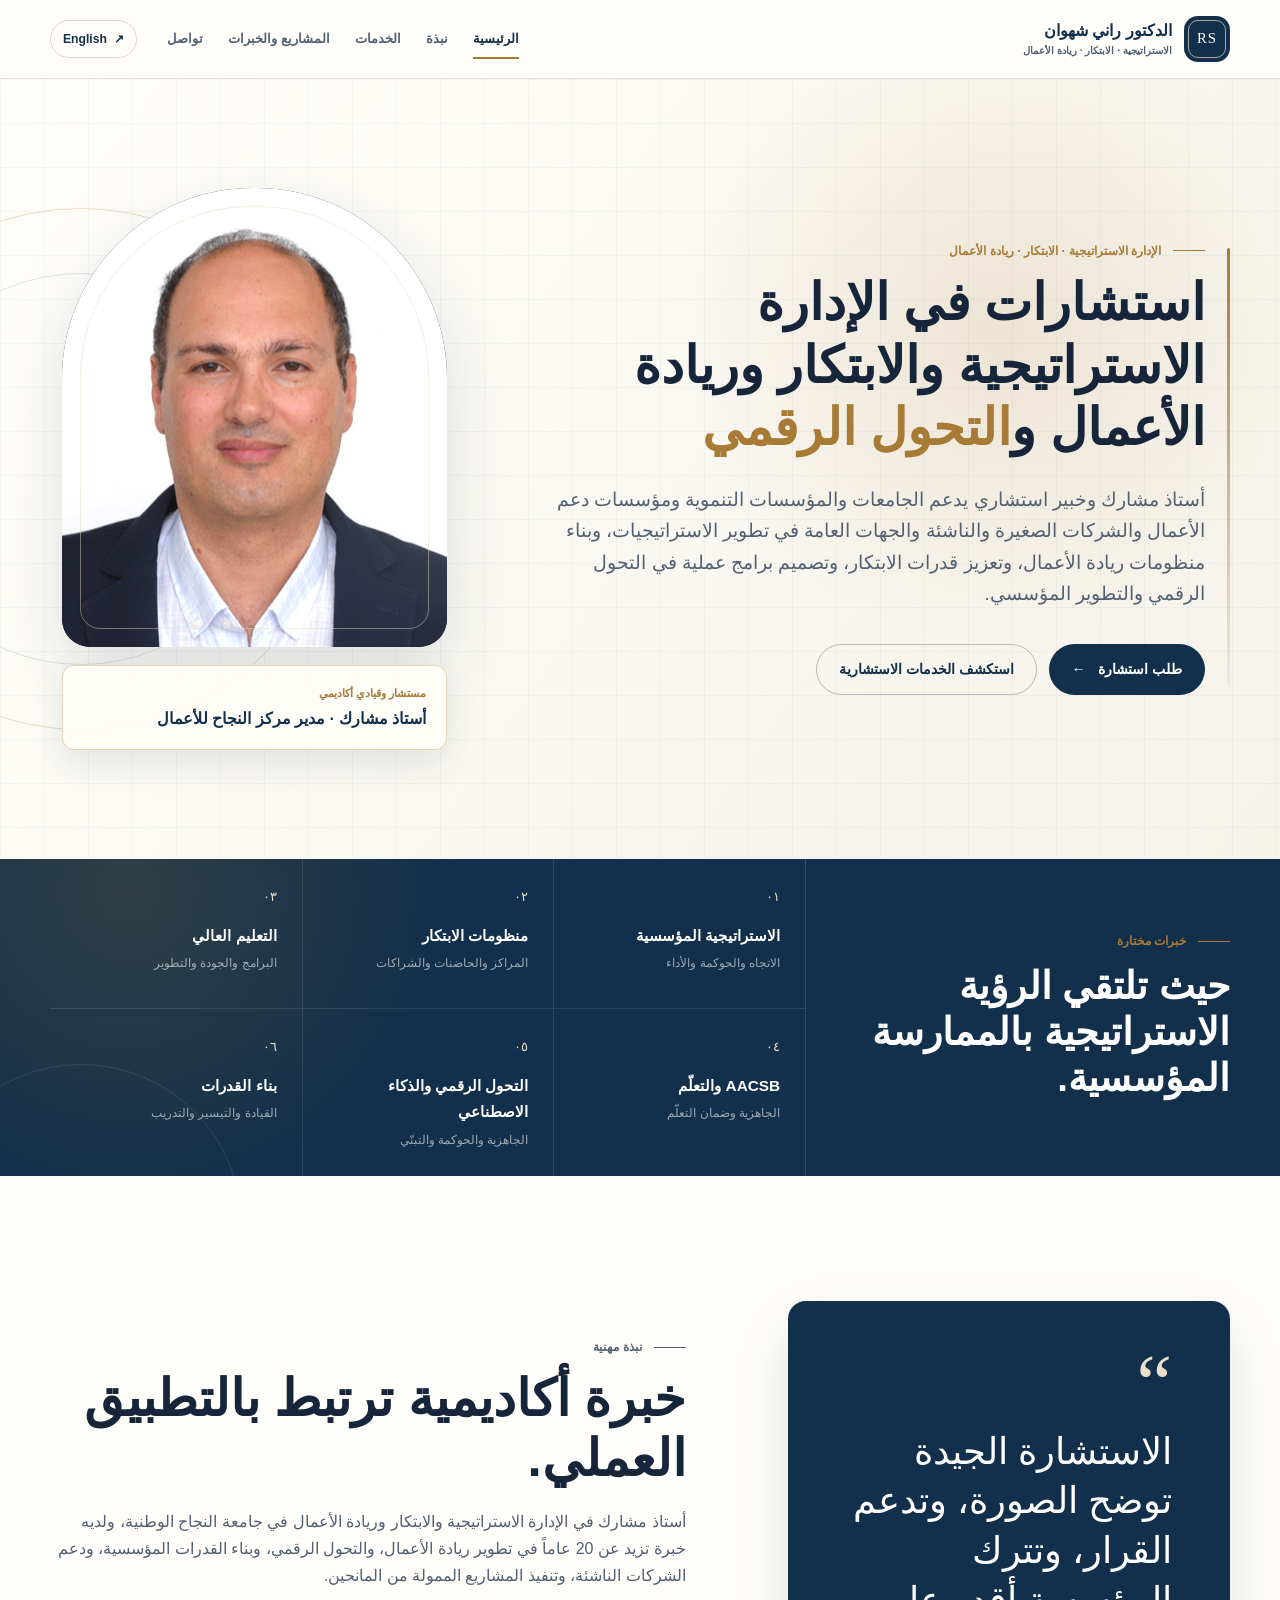
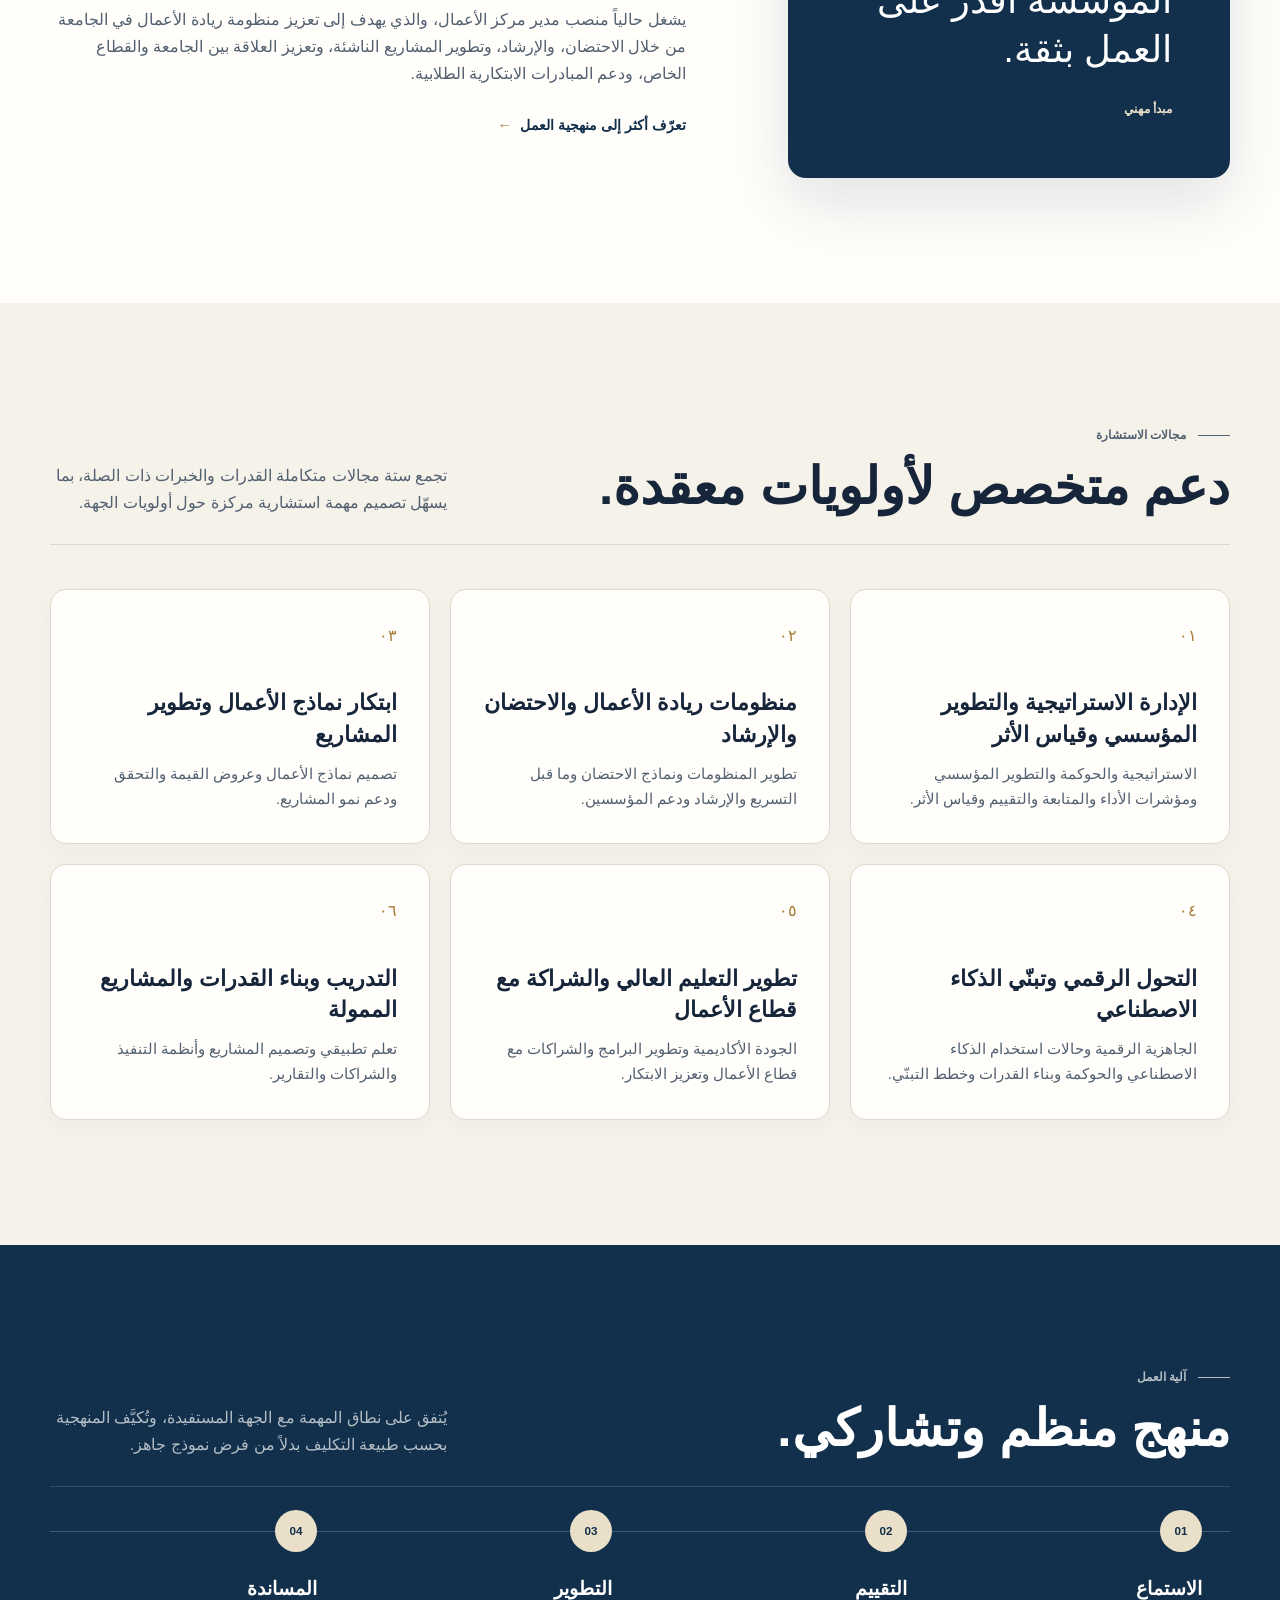
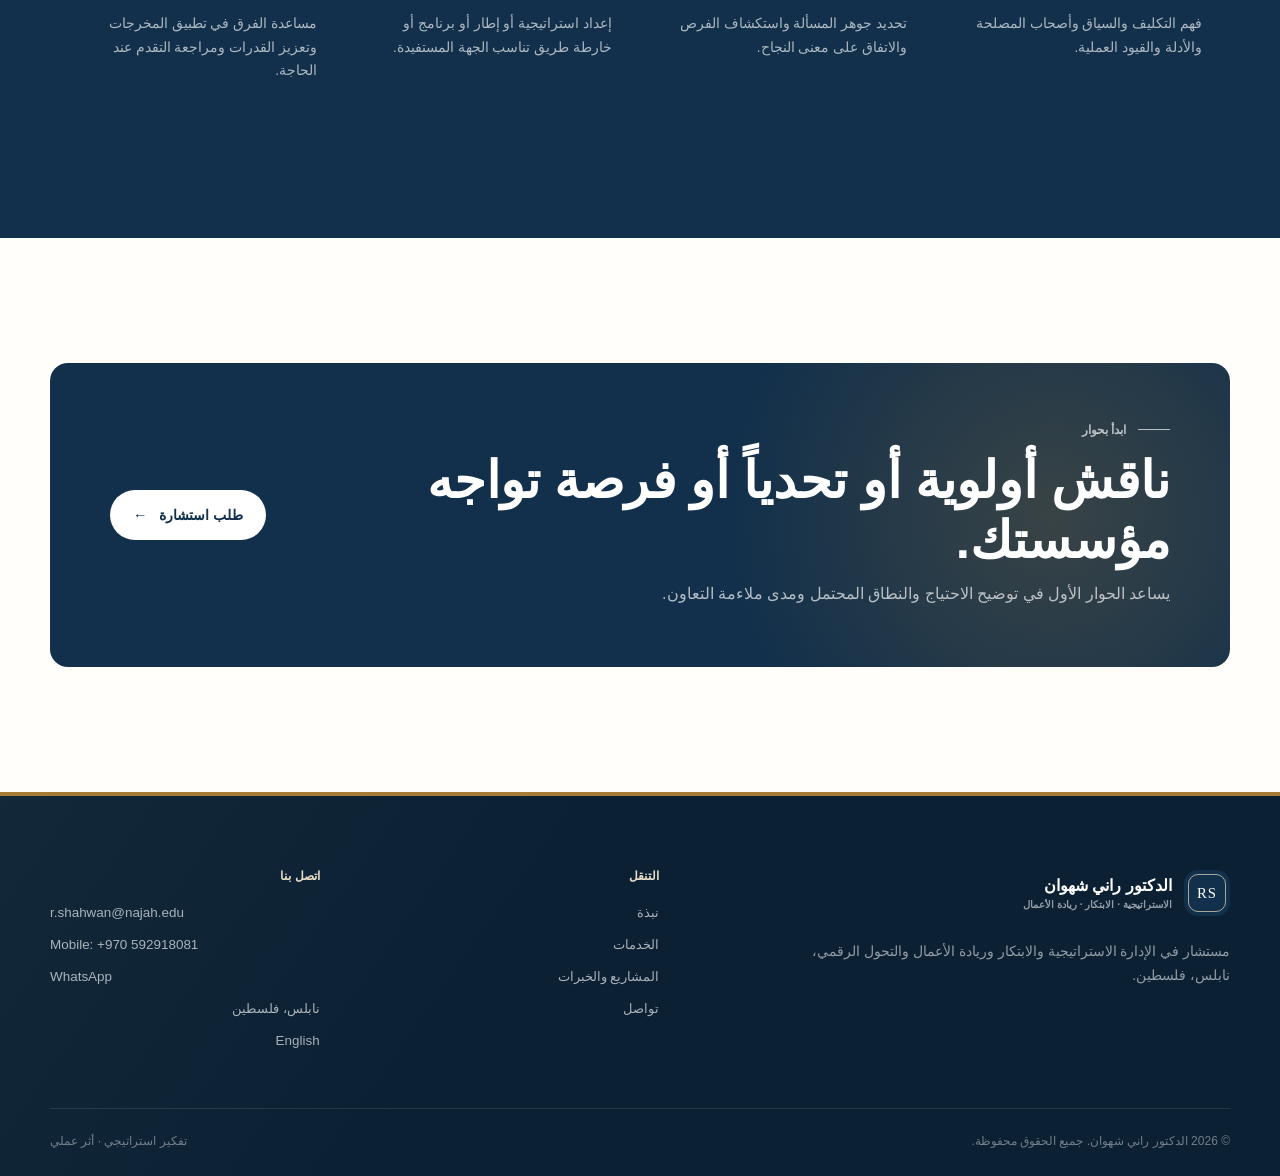
==== commit 6689de78: "Add files via upload" ====
--- a/ar/index.html
+++ b/ar/index.html
@@ -5,7 +5,7 @@
   <meta name="viewport" content="width=device-width, initial-scale=1">
   <meta name="description" content="يقدم الدكتور راني شهوان استشارات في الإدارة الاستراتيجية والابتكار وريادة الأعمال والتحول الرقمي للجامعات والمؤسسات الأهلية والمشاريع الممولة ومؤسسات دعم الأعمال والحاضنات والمسرعات والمنشآت الصغيرة والمتوسطة والشركات الناشئة والمؤسسات العامة.">
   <title>الدكتور راني شهوان | مستشار في الاستراتيجية والابتكار وريادة الأعمال</title>
-  <link rel="stylesheet" href="../assets/css/styles.css?v=20260619-6">
+  <link rel="stylesheet" href="../assets/css/styles.css?v=20260627-photo">
 </head>
 <body>
   <a class="skip-link" href="#main">الانتقال إلى المحتوى</a>
--- a/assets/css/styles.css
+++ b/assets/css/styles.css
@@ -519,8 +519,10 @@
 .hero-portrait {
   position: relative;
   display: grid;
+  gap: 18px;
   min-height: 470px;
-  place-items: center;
+  align-content: center;
+  justify-items: center;
 }
 
 .monogram-stage {
@@ -561,16 +563,15 @@
 }
 
 .credential-card {
-  position: absolute;
-  inset-inline-start: -38px;
-  inset-block-end: 34px;
-  max-width: 245px;
+  position: relative;
+  width: min(100%, 385px);
+  max-width: 385px;
   padding: 18px 20px;
   color: var(--navy);
   border: 1px solid rgba(182, 138, 69, 0.35);
-  background: rgba(255, 253, 248, 0.93);
+  background: rgba(255, 253, 248, 0.96);
   border-radius: 12px;
-  box-shadow: 0 16px 42px rgba(18, 48, 75, 0.14);
+  box-shadow: 0 14px 34px rgba(18, 48, 75, 0.11);
 }
 
 .credential-card span {
@@ -1554,6 +1555,51 @@
   color: var(--ink-soft);
   font-size: 0.88rem;
   font-weight: 700;
+}
+
+.profile-shortcuts {
+  margin-block-start: 28px;
+  padding-block-start: 24px;
+  border-block-start: 1px solid var(--line);
+}
+
+.profile-shortcuts > p {
+  margin-block-end: 12px;
+  color: var(--navy);
+  font-size: 0.76rem;
+  font-weight: 800;
+  letter-spacing: 0.08em;
+  text-transform: uppercase;
+}
+
+html[dir="rtl"] .profile-shortcuts > p {
+  letter-spacing: 0;
+}
+
+.profile-shortcuts > div {
+  display: flex;
+  flex-wrap: wrap;
+  gap: 8px;
+}
+
+.profile-shortcuts a {
+  display: inline-flex;
+  align-items: center;
+  gap: 6px;
+  padding: 9px 12px;
+  color: var(--navy);
+  border: 1px solid var(--line);
+  background: var(--paper);
+  border-radius: 999px;
+  font-size: 0.76rem;
+  font-weight: 750;
+  transition: color 180ms ease, border-color 180ms ease, background 180ms ease;
+}
+
+.profile-shortcuts a:hover {
+  color: var(--white);
+  border-color: var(--navy);
+  background: var(--navy);
 }
 
 .professional-links-grid {
@@ -1901,11 +1947,7 @@
   }
 
   .hero-portrait {
-    min-height: 390px;
-  }
-
-  .credential-card {
-    inset-inline-start: -10px;
+    min-height: 450px;
   }
 
   .cards,
@@ -1962,7 +2004,7 @@
   }
 
   .hero-portrait {
-    min-height: 305px;
+    min-height: auto;
     margin-block-start: 10px;
   }
 
@@ -1971,7 +2013,7 @@
   }
 
   .credential-card {
-    inset-inline-start: 0;
+    width: min(100%, 305px);
   }
 
   .trust-grid,
